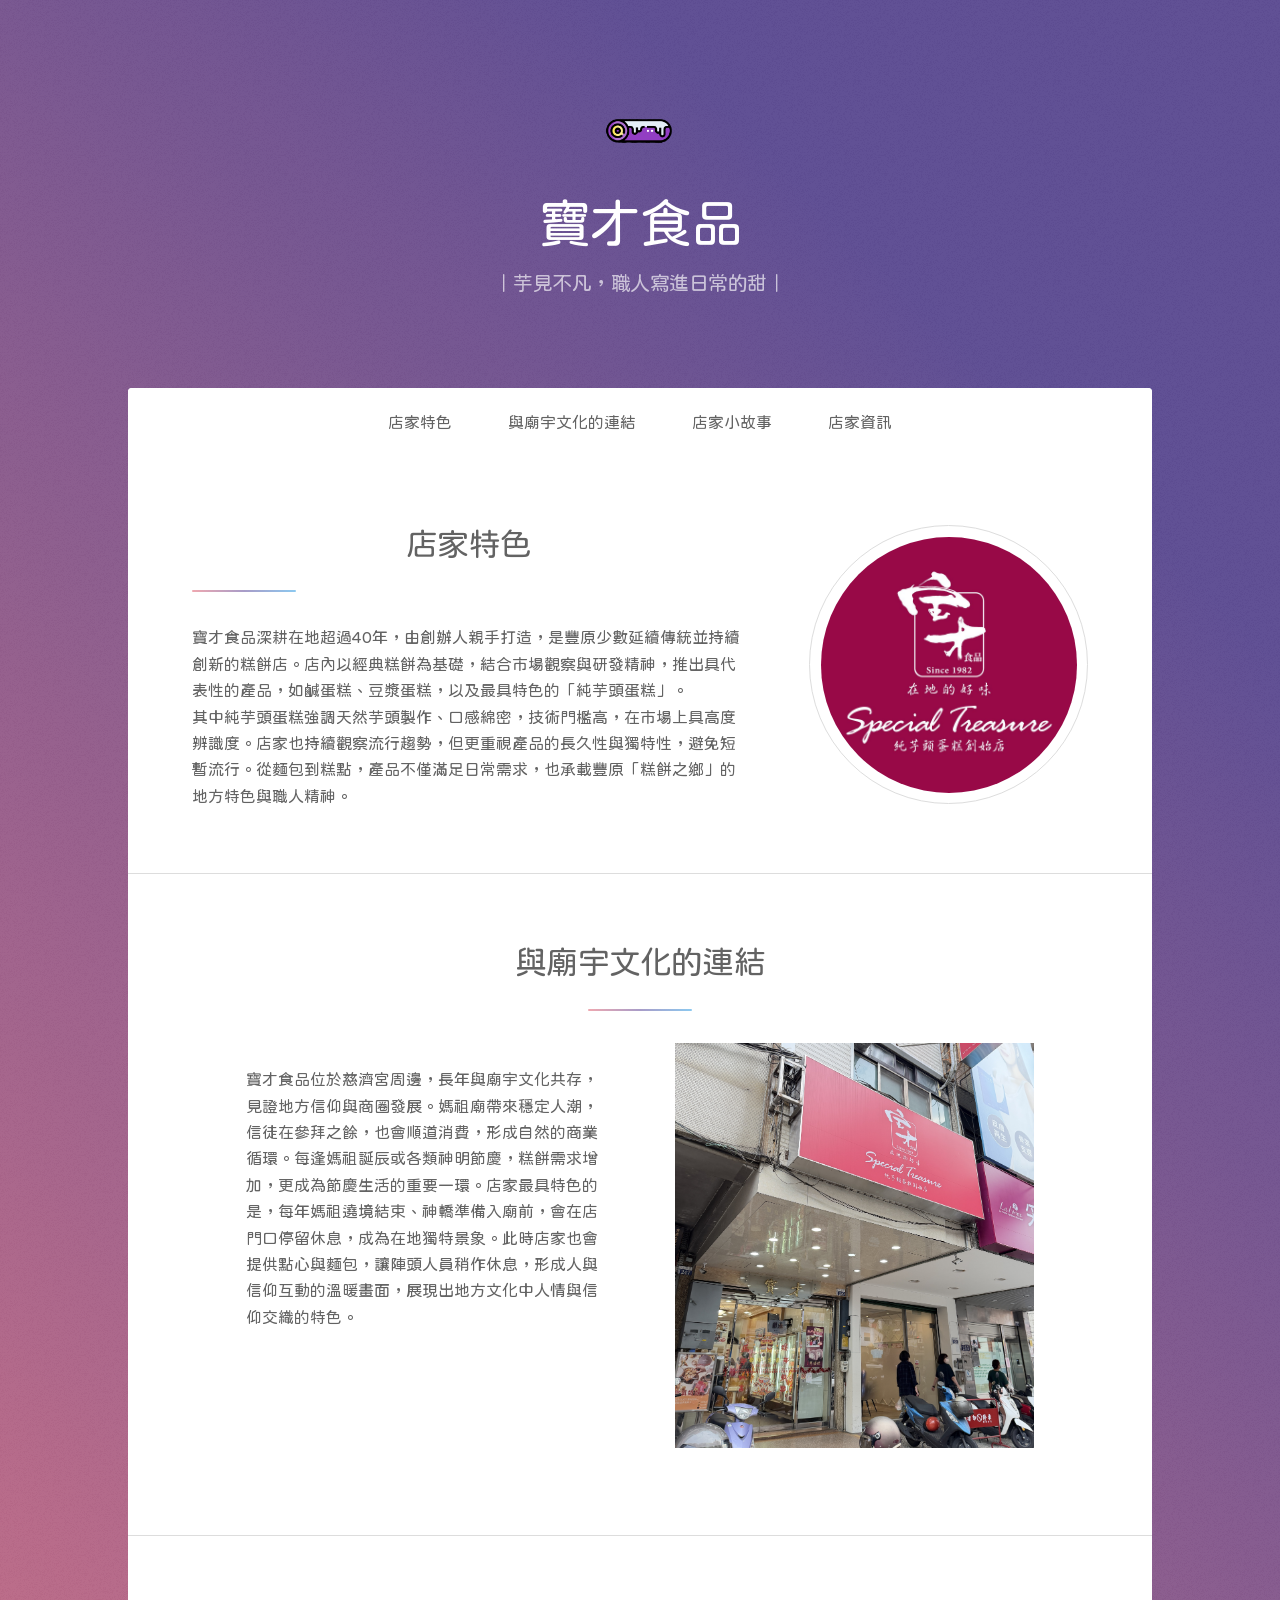
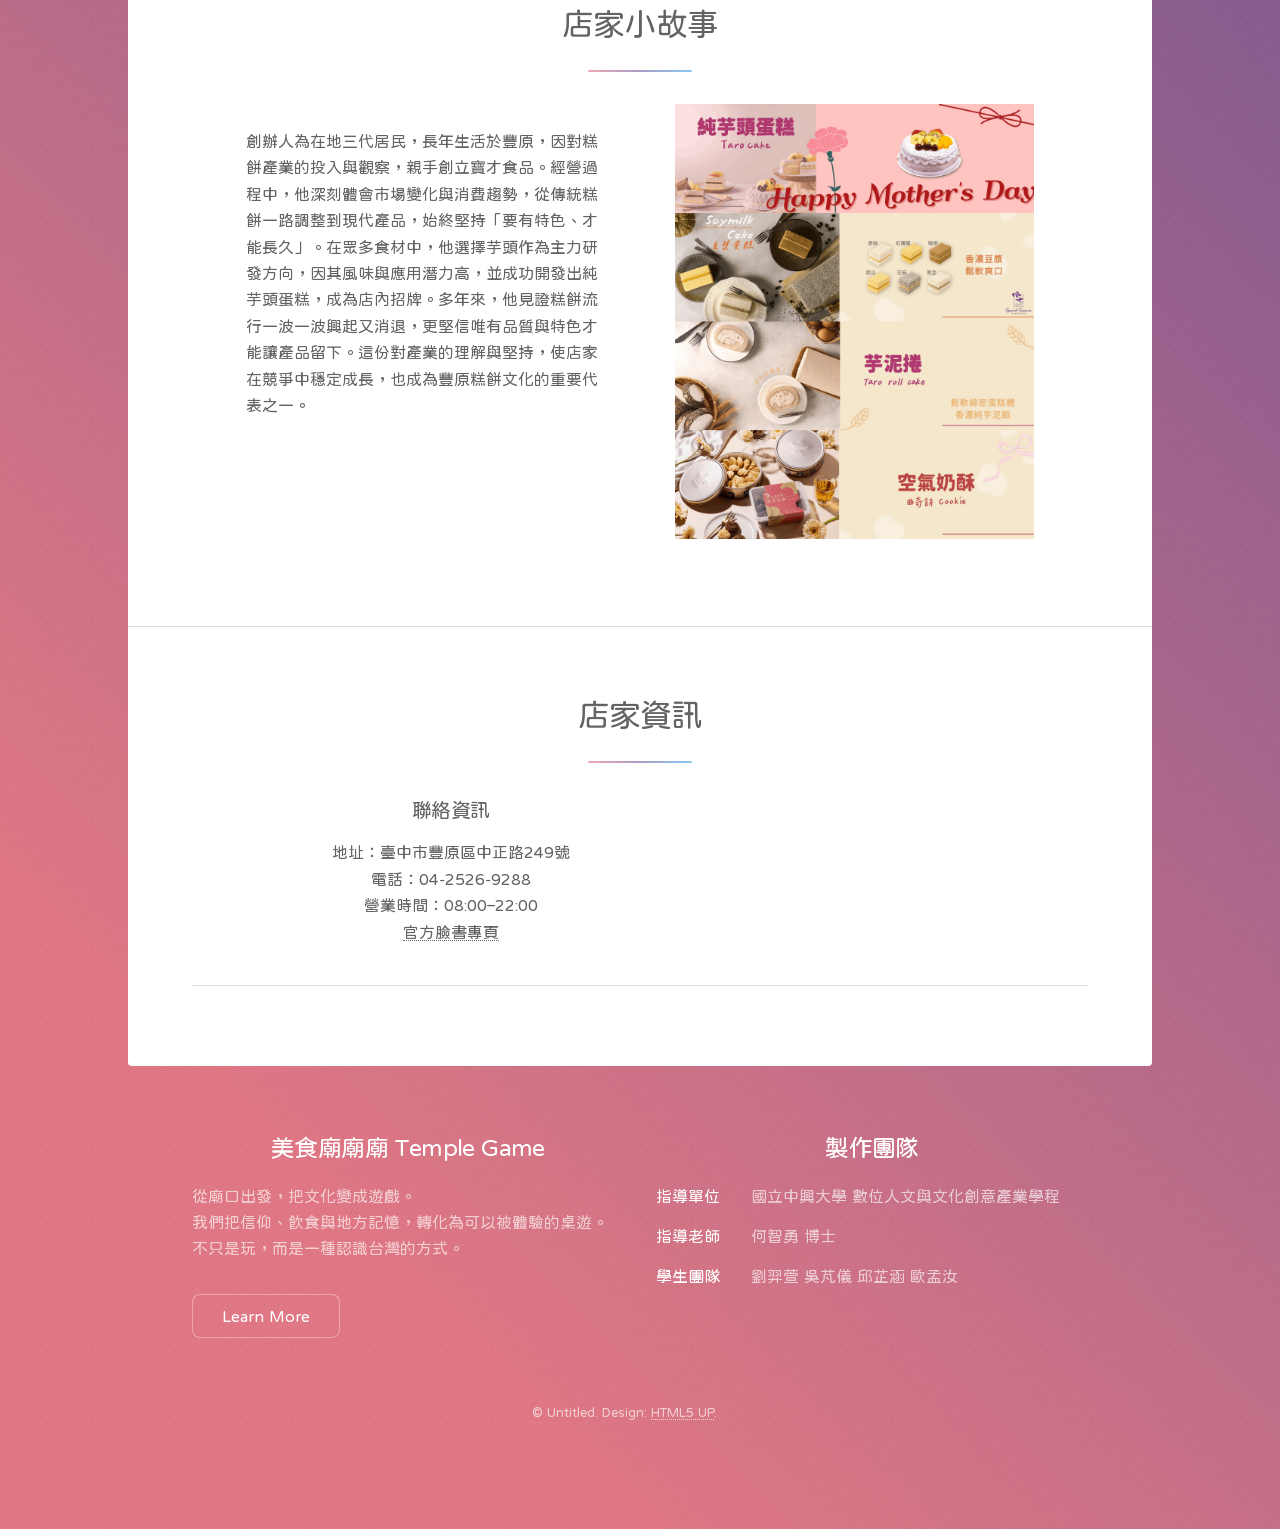
==== index.html @ 8fd60573 "Add files via upload" ====
<!DOCTYPE HTML>
<!--
	Stellar by HTML5 UP
	html5up.net | @ajlkn
	Free for personal and commercial use under the CCA 3.0 license (html5up.net/license)
-->
<html>
	<head>
		<title>寶才食品</title>
		<meta charset="utf-8" />
		<meta name="viewport" content="width=device-width, initial-scale=1, user-scalable=no" />
		<link rel="stylesheet" href="assets/css/main.css" />
		<noscript><link rel="stylesheet" href="assets/css/noscript.css" /></noscript>
	</head>
	<body class="is-preload">

		<!-- Wrapper -->
			<div id="wrapper">

				<!-- Header -->
					<header id="header" class="alt">
						<span class="logo"><img src="roll-cake/roll-cake (1).png" width="8%" height="8%" alt=""/></span>
						<h1>寶才食品</h1>
						<p>｜芋見不凡，職人寫進日常的甜｜</p>
					</header>

				
								
				<!-- Nav -->
					<nav id="nav">
						<ul>
							<li><a href="#intro" class="active">店家特色</a></li>
							<li><a href="#first">與廟宇文化的連結</a></li>
							<li><a href="#second">店家小故事</a></li>
							<li><a href="#cta">店家資訊</a></li>
						</ul>
					</nav>
				
				

				<!-- Main -->
					<div id="main">

						<!-- Introduction -->
							<section id="intro" class="main">
								<div class="spotlight">
								  <div class="content">
										<header class="major">
											<h2>店家特色</h2>
										</header>
										<p>寶才食品深耕在地超過40年，由創辦人親手打造，是豐原少數延續傳統並持續創新的糕餅店。店內以經典糕餅為基礎，結合市場觀察與研發精神，推出具代表性的產品，如鹹蛋糕、豆漿蛋糕，以及最具特色的「純芋頭蛋糕」。
									<br>其中純芋頭蛋糕強調天然芋頭製作、口感綿密，技術門檻高，在市場上具高度辨識度。店家也持續觀察流行趨勢，但更重視產品的長久性與獨特性，避免短暫流行。從麵包到糕點，產品不僅滿足日常需求，也承載豐原「糕餅之鄉」的地方特色與職人精神。</p>							
									</div>
									<span class="image"><img src="roll-cake/logo.jpg" width="100%" height="100%" alt=""/></span>
								</div>
							</section>

						<!-- First Section -->
							<section id="first" class="main special">
								<header class="major">
									<h2>與廟宇文化的連結</h2>
								  <div class="container5">
									<div class="col9">
									寶才食品位於慈濟宮周邊，長年與廟宇文化共存，見證地方信仰與商圈發展。媽祖廟帶來穩定人潮，信徒在參拜之餘，也會順道消費，形成自然的商業循環。每逢媽祖誕辰或各類神明節慶，糕餅需求增加，更成為節慶生活的重要一環。店家最具特色的是，每年媽祖遶境結束、神轎準備入廟前，會在店門口停留休息，成為在地獨特景象。此時店家也會提供點心與麵包，讓陣頭人員稍作休息，形成人與信仰互動的溫暖畫面，展現出地方文化中人情與信仰交織的特色。
									</div>
								
									<div class="col10"><img src="roll-cake/shop.JPG" width="100%" height="100%" alt=""/></div>
							      </div>
								</header>
								
							</section>

						<section id="second" class="main special">
								<header class="major">
								<h2>店家小故事</h2>
								<div class="container6">									
								  <div class="col11">
								 創辦人為在地三代居民，長年生活於豐原，因對糕餅產業的投入與觀察，親手創立寶才食品。經營過程中，他深刻體會市場變化與消費趨勢，從傳統糕餅一路調整到現代產品，始終堅持「要有特色、才能長久」。在眾多食材中，他選擇芋頭作為主力研發方向，因其風味與應用潛力高，並成功開發出純芋頭蛋糕，成為店內招牌。多年來，他見證糕餅流行一波一波興起又消退，更堅信唯有品質與特色才能讓產品留下。這份對產業的理解與堅持，使店家在競爭中穩定成長，也成為豐原糕餅文化的重要代表之一。</div>
									<div class="col12"><img src="roll-cake/menu.png" width="100%" height="100%" alt=""/>
			                      </div>
								</div>
							</header>
							</section>

						<!-- Get Started -->
							<section id="cta" class="main special">
								<header class="major">									
									<h2>店家資訊</h2>
									<div class="container7">
										<div class="col13">
											<h3>聯絡資訊</h3>										
									地址：臺中市豐原區中正路249號
										<br>電話：04-2526-9288
										<br>營業時間：08:00–22:00
											
										<br><a href="https://www.facebook.com/p/%E5%AF%B6%E6%89%8D%E9%A3%9F%E5%93%81-100057498946600/">官方臉書專頁</a>
											</div>
										<div class="col14"><iframe src="https://www.google.com/maps/embed?pb=!1m18!1m12!1m3!1d3637.7144892603474!2d120.7168729!3d24.2517627!2m3!1f0!2f0!3f0!3m2!1i1024!2i768!4f13.1!3m3!1m2!1s0x34691a08a7953b21%3A0x18d096adf02ebceb!2z5a-25omN6aOf5ZOBKOiKi-mgreibi-ezlSk!5e0!3m2!1szh-TW!2stw!4v1777292133418!5m2!1szh-TW!2stw" width="100%" height="100%" style="border:0;" allowfullscreen="" loading="lazy" referrerpolicy="no-referrer-when-downgrade"></iframe></div>
									</div>
									<hr>
								</header>
								
							</section>

					</div>

				<!-- Footer -->
					<footer id="footer">
						<section>
							<h2>美食廟廟廟 Temple Game</h2>
							<p>從廟口出發，把文化變成遊戲。
							<br>我們把信仰、飲食與地方記憶，轉化為可以被體驗的桌遊。
							<br>不只是玩，而是一種認識台灣的方式。</p>
							<ul class="actions">
								<li><a href="generic.html" class="button">Learn More</a></li>
							</ul>
						</section>
						<section>
							<h2>製作團隊</h2>
							<dl class="alt">
								<dt>指導單位</dt>
								<dd>國立中興大學 數位人文與文化創意產業學程</dd>
								<dt>指導老師</dt>
								<dd>何智勇 博士</dd>
								<dt>學生團隊</dt>
								<dd>劉羿萱 吳芃儀 邱芷涵 歐孟汝</dd>
							</dl>
							
						</section>
						<p class="copyright">&copy; Untitled. Design: <a href="https://html5up.net">HTML5 UP</a>.</p>
					</footer>

			</div>

		<!-- Scripts -->
			<script src="assets/js/jquery.min.js"></script>
			<script src="assets/js/jquery.scrollex.min.js"></script>
			<script src="assets/js/jquery.scrolly.min.js"></script>
			<script src="assets/js/browser.min.js"></script>
			<script src="assets/js/breakpoints.min.js"></script>
			<script src="assets/js/util.js"></script>
			<script src="assets/js/main.js"></script>

	</body>
</html>
---- assets/css/main.css ----
@import url(fontawesome-all.min.css);
@import 'https://fonts.googleapis.com/css?family=Source+Sans+Pro:300,400';
@import url("jf_openhuninn_2_1/stylesheet.css");


/*
	Stellar by HTML5 UP
	html5up.net | @ajlkn
	Free for personal and commercial use under the CCA 3.0 license (html5up.net/license)
*/

html, body, div, span, applet, object,
iframe, h1, h2, h3, h4, h5, h6, p, blockquote,
pre, a, abbr, acronym, address, big, cite,
code, del, dfn, em, img, ins, kbd, q, s, samp,
small, strike, strong, sub, sup, tt, var, b,
u, i, center, dl, dt, dd, ol, ul, li, fieldset,
form, label, legend, table, caption, tbody,
tfoot, thead, tr, th, td, article, aside,
canvas, details, embed, figure, figcaption,
footer, header, hgroup, menu, nav, output, ruby,
section, summary, time, mark, audio, video {
    margin: 0;
    padding: 0;
    border: 0;
    font-size: 100%;
    font-family: "jf openhuninn 2 1";
    vertical-align: baseline;
}



article, aside, details, figcaption, figure,
footer, header, hgroup, menu, nav, section {
	display: block;}

body {
	line-height: 1;
}
h2 {
    text-align: center;
    font-family: "jf openhuninn 2 1";
}
.container1 {
    width: 88%;
    margin-left: auto;
    margin-right: auto;
    display: flex;
    height: 30%;
}
.col1 {
    flex: 1;
    width: 15%;
    height: 15%;
    text-align: left;
    padding-top: 3%;
}
.col2 {
    flex: 1;
    width: 23%;
    height: 21%;
    text-align: center;
}
.col2{width:120%; height:120%}
.col2 img{transform:scale(1,1);transition:all 1s ease-out}
.col2 img:hover{transform:scale(1.2,1.2);}

.container2{
    width: 80%;
    margin-left: auto;
    margin-right: auto;
    display: flex;
    height: 30%;
}
.col3 {
    flex: 1;
    width: 15%;
    height: 15%;
    text-align: center;
    margin-right: 20px;
}
.col3{width:120%; height:120%}
.col3 img{;transition: all 1s ease-out;}
.col3 img:hover{transform:scale(1.2,1.2);}

.col4 {
    flex: 1;
    width: 15%;
    height: 15%;
    text-align: center;
    margin-left: 20px;
}
.col4{width:120%; height:120%}
.col4 img{transition: all 1s ease-out;}
.col4 img:hover{transform:scale(1.2,1.2);}

.container3{
    width: 80%;
    margin-left: auto;
    margin-right: auto;
    display: flex;
    height: 30%;
}
.col5 {
    flex: 1;
    width: 15%;
    height: 15%;
    text-align: center;
    margin-right: 20px;
}
.col5{width:120%; height:120%}
.col5 img{;transition: all 1s ease-out;}
.col5 img:hover{transform:scale(1.2,1.2);}

.col6 {
    flex: 1;
    width: 15%;
    height: 15%;
    text-align: center;
    margin-left: 20px;
}
.col6{width:120%; height:120%}
.col6 img{transition: all 1s ease-out;}
.col6 img:hover{transform:scale(1.2,1.2);}

.container4{
    width: 80%;
    margin-left: auto;
    margin-right: auto;
    display: flex;
    height: 100%;
}
.col7 {
    flex: 1;
    width: 15%;
    height: 15%;
    text-align: center;
    margin-right: 20px;
    margin-top: 5%;
}

.col8 {
    flex: 1;
    text-align: center;
    margin-left: 20px;
}
.container5 {
    width: 88%;
    margin-left: auto;
    margin-right: auto;
    display: flex;
    height: 30%;
}
.col9 {
    flex: 1;
    height: 30%;
    text-align: left;
    padding-top: 3%;
    margin-right: 4%;
}
.col10 {
    flex: 1;
    width: 15%;
    height: 15%;
    text-align: center;
    margin-left: 5%;
}
.col10{width:120%; height:120%}
.col10 img{transition: all 1s ease-out;}
.col10 img:hover{transform:scale(1.2,1.2);}

.container6 {
	 width: 88%;
    margin-left: auto;
    margin-right: auto;
    display: flex;
    height: 30%;
}
.col11 {
	 flex: 1;
    height: 30%;
    text-align: left;
    padding-top: 3%;
    margin-right: 4%;

}
.col12 {
	flex: 1;
    width: 15%;
    height: 15%;
    text-align: center;
    margin-left: 5%;
}
.col12{width:120%; height:120%}
.col12 img{transition: all 1s ease-out;}
.col12 img:hover{transform:scale(1.2,1.2);}

.container7 {
	width: 80%;
    margin-left: auto;
    margin-right: auto;
    display: flex;
    height: 100%;
}
.col13 {
    flex: 1;
    width: 15%;
    height: 15%;
    text-align: center;
    margin-right: 20px;
}

.col14 {
	flex: 1;
    text-align: center;
    margin-left: 20px;
}



















ol, ul {
	list-style: none;
}

section .alt dt {
    padding-left: 0px;
    padding-right: 0px;
    min-width: 22%;


}


blockquote, q {
	quotes: none;
}

	blockquote:before, blockquote:after, q:before, q:after {
		content: '';
		content: none;
	}

table {
	border-collapse: collapse;
	border-spacing: 0;
}

body {
	-webkit-text-size-adjust: none;
}

mark {
	background-color: transparent;
	color: inherit;
}

input::-moz-focus-inner {
	border: 0;
	padding: 0;
}

input, select, textarea {
	-moz-appearance: none;
	-webkit-appearance: none;
	-ms-appearance: none;
	appearance: none;
}

/* Basic */

	@-ms-viewport {
		width: device-width;
	}

	body {
		-ms-overflow-style: scrollbar;
	}
.p1 {
    width: 95%;
    margin-left: auto;
    margin-right: auto;

}
.p2 {
    width: 95%;
    margin-left: auto;
    margin-right: auto;
}
.p3 {
    margin-right: auto;
    margin-left: auto;
    text-align: center;
    min-width: 105%;
}









	@media screen and (max-width: 480px) {

		html, body {
			min-width: 320px;
		}

	}

	html {
		box-sizing: border-box;
	}

	*, *:before, *:after {
		box-sizing: inherit;
	}

	body {
		background-color: #935d8c;
		background-image: url("images/overlay.png"), -moz-linear-gradient(45deg, #e37682 15%, #5f4d93 85%);
		background-image: url("images/overlay.png"), -webkit-linear-gradient(45deg, #e37682 15%, #5f4d93 85%);
		background-image: url("images/overlay.png"), -ms-linear-gradient(45deg, #e37682 15%, #5f4d93 85%);
		background-image: url("images/overlay.png"), linear-gradient(45deg, #e37682 15%, #5f4d93 85%);
	}

		body.is-preload *, body.is-preload *:before, body.is-preload *:after {
			-moz-animation: none !important;
			-webkit-animation: none !important;
			-ms-animation: none !important;
			animation: none !important;
			-moz-transition: none !important;
			-webkit-transition: none !important;
			-ms-transition: none !important;
			transition: none !important;
		}

/* Type */

	body {
		background-color: #935d8c;
		color: rgba(255, 255, 255, 0.65);
	}

	body, input, select, textarea {
		font-family: "Source Sans Pro", Helvetica, sans-serif;
		font-size: 17pt;
		font-weight: 300;
		line-height: 1.65;
	}

		@media screen and (max-width: 1680px) {

			body, input, select, textarea {
				font-size: 14pt;
			}

		}

		@media screen and (max-width: 1280px) {

			body, input, select, textarea {
				font-size: 12pt;
			}

		}

		@media screen and (max-width: 360px) {

			body, input, select, textarea {
				font-size: 11pt;
			}

		}

	a {
		-moz-transition: color 0.2s ease, border-bottom 0.2s ease;
		-webkit-transition: color 0.2s ease, border-bottom 0.2s ease;
		-ms-transition: color 0.2s ease, border-bottom 0.2s ease;
		transition: color 0.2s ease, border-bottom 0.2s ease;
		text-decoration: none;
		border-bottom: dotted 1px;
		color: inherit;
	}

		a:hover {
			border-bottom-color: transparent;
		}

	strong, b {
		font-weight: 400;
	}

	em, i {
		font-style: italic;
	}

	p {
		margin: 0 0 2em 0;
	}

		p.content {
			-moz-columns: 20em 2;
			-webkit-columns: 20em 2;
			-ms-columns: 20em 2;
			columns: 20em 2;
			-moz-column-gap: 2em;
			-webkit-column-gap: 2em;
			-ms-column-gap: 2em;
			column-gap: 2em;
			text-align: justify;
		}

	h1, h2, h3, h4, h5, h6 {
		font-weight: 300;
		line-height: 1.5;
		margin: 0 0 0.7em 0;
		letter-spacing: -0.025em;
	}

		h1 a, h2 a, h3 a, h4 a, h5 a, h6 a {
			color: inherit;
			text-decoration: none;
		}

	h1 {
		font-size: 2.5em;
		line-height: 1.2;
	}

	h2 {
		font-size: 1.5em;
	}

	h3 {
		font-size: 1.25em;
	}

	h4 {
		font-size: 1.1em;
	}

	h5 {
		font-size: 0.9em;
	}

	h6 {
		font-size: 0.7em;
	}

	@media screen and (max-width: 736px) {

		h1 {
			font-size: 2em;
		}

	}

	sub {
		font-size: 0.8em;
		position: relative;
		top: 0.5em;
	}

	sup {
		font-size: 0.8em;
		position: relative;
		top: -0.5em;
	}

	blockquote {
		border-left: solid 4px;
		font-style: italic;
		margin: 0 0 2em 0;
		padding: 0.5em 0 0.5em 2em;
	}

	code {
		border-radius: 8px;
		border: solid 1px;
		font-family: "Courier New", monospace;
		font-size: 0.9em;
		margin: 0 0.25em;
		padding: 0.25em 0.65em;
	}

	pre {
		-webkit-overflow-scrolling: touch;
		font-family: "Courier New", monospace;
		font-size: 0.9em;
		margin: 0 0 2em 0;
	}

		pre code {
			display: block;
			line-height: 1.75;
			padding: 1em 1.5em;
			overflow-x: auto;
		}

	hr {
		border: 0;
		border-bottom: solid 1px;
		margin: 2em 0;
	}

		hr.major {
			margin: 3em 0;
		}

	.align-left {
		text-align: left;
	}

	.align-center {
		text-align: center;
	}

	.align-right {
		text-align: right;
	}

	input, select, textarea {
		color: #ffffff;
	}

	a:hover {
		color: #ffffff;
	}

	strong, b {
		color: #ffffff;
	}

	h1, h2, h3, h4, h5, h6 {
		color: #ffffff;
	}

	blockquote {
		border-left-color: rgba(255, 255, 255, 0.35);
	}

	code {
		background: rgba(255, 255, 255, 0.075);
		border-color: rgba(255, 255, 255, 0.35);
	}

	hr {
		border-bottom-color: rgba(255, 255, 255, 0.35);
	}

/* Row */

	.row {
		display: flex;
		flex-wrap: wrap;
		box-sizing: border-box;
		align-items: stretch;
	}

		.row > * {
			box-sizing: border-box;
		}

		.row.gtr-uniform > * > :last-child {
			margin-bottom: 0;
		}

		.row.aln-left {
			justify-content: flex-start;
		}

		.row.aln-center {
			justify-content: center;
		}

		.row.aln-right {
			justify-content: flex-end;
		}

		.row.aln-top {
			align-items: flex-start;
		}

		.row.aln-middle {
			align-items: center;
		}

		.row.aln-bottom {
			align-items: flex-end;
		}

		.row > .imp {
			order: -1;
		}

		.row > .col-1 {
			width: 8.33333%;
		}

		.row > .off-1 {
			margin-left: 8.33333%;
		}

		.row > .col-2 {
			width: 16.66667%;
		}

		.row > .off-2 {
			margin-left: 16.66667%;
		}

		.row > .col-3 {
			width: 25%;
		}

		.row > .off-3 {
			margin-left: 25%;
		}

		.row > .col-4 {
			width: 33.33333%;
		}

		.row > .off-4 {
			margin-left: 33.33333%;
		}

		.row > .col-5 {
			width: 41.66667%;
		}

		.row > .off-5 {
			margin-left: 41.66667%;
		}

		.row > .col-6 {
			width: 50%;
		}

		.row > .off-6 {
			margin-left: 50%;
		}

		.row > .col-7 {
			width: 58.33333%;
		}

		.row > .off-7 {
			margin-left: 58.33333%;
		}

		.row > .col-8 {
			width: 66.66667%;
		}

		.row > .off-8 {
			margin-left: 66.66667%;
		}

		.row > .col-9 {
			width: 75%;
		}

		.row > .off-9 {
			margin-left: 75%;
		}

		.row > .col-10 {
			width: 83.33333%;
		}

		.row > .off-10 {
			margin-left: 83.33333%;
		}

		.row > .col-11 {
			width: 91.66667%;
		}

		.row > .off-11 {
			margin-left: 91.66667%;
		}

		.row > .col-12 {
			width: 100%;
		}

		.row > .off-12 {
			margin-left: 100%;
		}

		.row.gtr-0 {
			margin-top: 0;
			margin-left: 0em;
		}

			.row.gtr-0 > * {
				padding: 0 0 0 0em;
			}

			.row.gtr-0.gtr-uniform {
				margin-top: 0em;
			}

				.row.gtr-0.gtr-uniform > * {
					padding-top: 0em;
				}

		.row.gtr-25 {
			margin-top: 0;
			margin-left: -0.375em;
		}

			.row.gtr-25 > * {
				padding: 0 0 0 0.375em;
			}

			.row.gtr-25.gtr-uniform {
				margin-top: -0.375em;
			}

				.row.gtr-25.gtr-uniform > * {
					padding-top: 0.375em;
				}

		.row.gtr-50 {
			margin-top: 0;
			margin-left: -0.75em;
		}

			.row.gtr-50 > * {
				padding: 0 0 0 0.75em;
			}

			.row.gtr-50.gtr-uniform {
				margin-top: -0.75em;
			}

				.row.gtr-50.gtr-uniform > * {
					padding-top: 0.75em;
				}

		.row {
			margin-top: 0;
			margin-left: -1.5em;
		}

			.row > * {
				padding: 0 0 0 1.5em;
			}

			.row.gtr-uniform {
				margin-top: -1.5em;
			}

				.row.gtr-uniform > * {
					padding-top: 1.5em;
				}

		.row.gtr-150 {
			margin-top: 0;
			margin-left: -2.25em;
		}

			.row.gtr-150 > * {
				padding: 0 0 0 2.25em;
			}

			.row.gtr-150.gtr-uniform {
				margin-top: -2.25em;
			}

				.row.gtr-150.gtr-uniform > * {
					padding-top: 2.25em;
				}

		.row.gtr-200 {
			margin-top: 0;
			margin-left: -3em;
		}

			.row.gtr-200 > * {
				padding: 0 0 0 3em;
			}

			.row.gtr-200.gtr-uniform {
				margin-top: -3em;
			}

				.row.gtr-200.gtr-uniform > * {
					padding-top: 3em;
				}

		@media screen and (max-width: 1680px) {

			.row {
				display: flex;
				flex-wrap: wrap;
				box-sizing: border-box;
				align-items: stretch;
			}

				.row > * {
					box-sizing: border-box;
				}

				.row.gtr-uniform > * > :last-child {
					margin-bottom: 0;
				}

				.row.aln-left {
					justify-content: flex-start;
				}

				.row.aln-center {
					justify-content: center;
				}

				.row.aln-right {
					justify-content: flex-end;
				}

				.row.aln-top {
					align-items: flex-start;
				}

				.row.aln-middle {
					align-items: center;
				}

				.row.aln-bottom {
					align-items: flex-end;
				}

				.row > .imp-xlarge {
					order: -1;
				}

				.row > .col-1-xlarge {
					width: 8.33333%;
				}

				.row > .off-1-xlarge {
					margin-left: 8.33333%;
				}

				.row > .col-2-xlarge {
					width: 16.66667%;
				}

				.row > .off-2-xlarge {
					margin-left: 16.66667%;
				}

				.row > .col-3-xlarge {
					width: 25%;
				}

				.row > .off-3-xlarge {
					margin-left: 25%;
				}

				.row > .col-4-xlarge {
					width: 33.33333%;
				}

				.row > .off-4-xlarge {
					margin-left: 33.33333%;
				}

				.row > .col-5-xlarge {
					width: 41.66667%;
				}

				.row > .off-5-xlarge {
					margin-left: 41.66667%;
				}

				.row > .col-6-xlarge {
					width: 50%;
				}

				.row > .off-6-xlarge {
					margin-left: 50%;
				}

				.row > .col-7-xlarge {
					width: 58.33333%;
				}

				.row > .off-7-xlarge {
					margin-left: 58.33333%;
				}

				.row > .col-8-xlarge {
					width: 66.66667%;
				}

				.row > .off-8-xlarge {
					margin-left: 66.66667%;
				}

				.row > .col-9-xlarge {
					width: 75%;
				}

				.row > .off-9-xlarge {
					margin-left: 75%;
				}

				.row > .col-10-xlarge {
					width: 83.33333%;
				}

				.row > .off-10-xlarge {
					margin-left: 83.33333%;
				}

				.row > .col-11-xlarge {
					width: 91.66667%;
				}

				.row > .off-11-xlarge {
					margin-left: 91.66667%;
				}

				.row > .col-12-xlarge {
					width: 100%;
				}

				.row > .off-12-xlarge {
					margin-left: 100%;
				}

				.row.gtr-0 {
					margin-top: 0;
					margin-left: 0em;
				}

					.row.gtr-0 > * {
						padding: 0 0 0 0em;
					}

					.row.gtr-0.gtr-uniform {
						margin-top: 0em;
					}

						.row.gtr-0.gtr-uniform > * {
							padding-top: 0em;
						}

				.row.gtr-25 {
					margin-top: 0;
					margin-left: -0.375em;
				}

					.row.gtr-25 > * {
						padding: 0 0 0 0.375em;
					}

					.row.gtr-25.gtr-uniform {
						margin-top: -0.375em;
					}

						.row.gtr-25.gtr-uniform > * {
							padding-top: 0.375em;
						}

				.row.gtr-50 {
					margin-top: 0;
					margin-left: -0.75em;
				}

					.row.gtr-50 > * {
						padding: 0 0 0 0.75em;
					}

					.row.gtr-50.gtr-uniform {
						margin-top: -0.75em;
					}

						.row.gtr-50.gtr-uniform > * {
							padding-top: 0.75em;
						}

				.row {
					margin-top: 0;
					margin-left: -1.5em;
				}

					.row > * {
						padding: 0 0 0 1.5em;
					}

					.row.gtr-uniform {
						margin-top: -1.5em;
					}

						.row.gtr-uniform > * {
							padding-top: 1.5em;
						}

				.row.gtr-150 {
					margin-top: 0;
					margin-left: -2.25em;
				}

					.row.gtr-150 > * {
						padding: 0 0 0 2.25em;
					}

					.row.gtr-150.gtr-uniform {
						margin-top: -2.25em;
					}

						.row.gtr-150.gtr-uniform > * {
							padding-top: 2.25em;
						}

				.row.gtr-200 {
					margin-top: 0;
					margin-left: -3em;
				}

					.row.gtr-200 > * {
						padding: 0 0 0 3em;
					}

					.row.gtr-200.gtr-uniform {
						margin-top: -3em;
					}

						.row.gtr-200.gtr-uniform > * {
							padding-top: 3em;
						}

		}

		@media screen and (max-width: 1280px) {

			.row {
				display: flex;
				flex-wrap: wrap;
				box-sizing: border-box;
				align-items: stretch;
			}

				.row > * {
					box-sizing: border-box;
				}

				.row.gtr-uniform > * > :last-child {
					margin-bottom: 0;
				}

				.row.aln-left {
					justify-content: flex-start;
				}

				.row.aln-center {
					justify-content: center;
				}

				.row.aln-right {
					justify-content: flex-end;
				}

				.row.aln-top {
					align-items: flex-start;
				}

				.row.aln-middle {
					align-items: center;
				}

				.row.aln-bottom {
					align-items: flex-end;
				}

				.row > .imp-large {
					order: -1;
				}

				.row > .col-1-large {
					width: 8.33333%;
				}

				.row > .off-1-large {
					margin-left: 8.33333%;
				}

				.row > .col-2-large {
					width: 16.66667%;
				}

				.row > .off-2-large {
					margin-left: 16.66667%;
				}

				.row > .col-3-large {
					width: 25%;
				}

				.row > .off-3-large {
					margin-left: 25%;
				}

				.row > .col-4-large {
					width: 33.33333%;
				}

				.row > .off-4-large {
					margin-left: 33.33333%;
				}

				.row > .col-5-large {
					width: 41.66667%;
				}

				.row > .off-5-large {
					margin-left: 41.66667%;
				}

				.row > .col-6-large {
					width: 50%;
				}

				.row > .off-6-large {
					margin-left: 50%;
				}

				.row > .col-7-large {
					width: 58.33333%;
				}

				.row > .off-7-large {
					margin-left: 58.33333%;
				}

				.row > .col-8-large {
					width: 66.66667%;
				}

				.row > .off-8-large {
					margin-left: 66.66667%;
				}

				.row > .col-9-large {
					width: 75%;
				}

				.row > .off-9-large {
					margin-left: 75%;
				}

				.row > .col-10-large {
					width: 83.33333%;
				}

				.row > .off-10-large {
					margin-left: 83.33333%;
				}

				.row > .col-11-large {
					width: 91.66667%;
				}

				.row > .off-11-large {
					margin-left: 91.66667%;
				}

				.row > .col-12-large {
					width: 100%;
				}

				.row > .off-12-large {
					margin-left: 100%;
				}

				.row.gtr-0 {
					margin-top: 0;
					margin-left: 0em;
				}

					.row.gtr-0 > * {
						padding: 0 0 0 0em;
					}

					.row.gtr-0.gtr-uniform {
						margin-top: 0em;
					}

						.row.gtr-0.gtr-uniform > * {
							padding-top: 0em;
						}

				.row.gtr-25 {
					margin-top: 0;
					margin-left: -0.375em;
				}

					.row.gtr-25 > * {
						padding: 0 0 0 0.375em;
					}

					.row.gtr-25.gtr-uniform {
						margin-top: -0.375em;
					}

						.row.gtr-25.gtr-uniform > * {
							padding-top: 0.375em;
						}

				.row.gtr-50 {
					margin-top: 0;
					margin-left: -0.75em;
				}

					.row.gtr-50 > * {
						padding: 0 0 0 0.75em;
					}

					.row.gtr-50.gtr-uniform {
						margin-top: -0.75em;
					}

						.row.gtr-50.gtr-uniform > * {
							padding-top: 0.75em;
						}

				.row {
					margin-top: 0;
					margin-left: -1.5em;
				}

					.row > * {
						padding: 0 0 0 1.5em;
					}

					.row.gtr-uniform {
						margin-top: -1.5em;
					}

						.row.gtr-uniform > * {
							padding-top: 1.5em;
						}

				.row.gtr-150 {
					margin-top: 0;
					margin-left: -2.25em;
				}

					.row.gtr-150 > * {
						padding: 0 0 0 2.25em;
					}

					.row.gtr-150.gtr-uniform {
						margin-top: -2.25em;
					}

						.row.gtr-150.gtr-uniform > * {
							padding-top: 2.25em;
						}

				.row.gtr-200 {
					margin-top: 0;
					margin-left: -3em;
				}

					.row.gtr-200 > * {
						padding: 0 0 0 3em;
					}

					.row.gtr-200.gtr-uniform {
						margin-top: -3em;
					}

						.row.gtr-200.gtr-uniform > * {
							padding-top: 3em;
						}

		}

		@media screen and (max-width: 980px) {

			.row {
				display: flex;
				flex-wrap: wrap;
				box-sizing: border-box;
				align-items: stretch;
			}

				.row > * {
					box-sizing: border-box;
				}

				.row.gtr-uniform > * > :last-child {
					margin-bottom: 0;
				}

				.row.aln-left {
					justify-content: flex-start;
				}

				.row.aln-center {
					justify-content: center;
				}

				.row.aln-right {
					justify-content: flex-end;
				}

				.row.aln-top {
					align-items: flex-start;
				}

				.row.aln-middle {
					align-items: center;
				}

				.row.aln-bottom {
					align-items: flex-end;
				}

				.row > .imp-medium {
					order: -1;
				}

				.row > .col-1-medium {
					width: 8.33333%;
				}

				.row > .off-1-medium {
					margin-left: 8.33333%;
				}

				.row > .col-2-medium {
					width: 16.66667%;
				}

				.row > .off-2-medium {
					margin-left: 16.66667%;
				}

				.row > .col-3-medium {
					width: 25%;
				}

				.row > .off-3-medium {
					margin-left: 25%;
				}

				.row > .col-4-medium {
					width: 33.33333%;
				}

				.row > .off-4-medium {
					margin-left: 33.33333%;
				}

				.row > .col-5-medium {
					width: 41.66667%;
				}

				.row > .off-5-medium {
					margin-left: 41.66667%;
				}

				.row > .col-6-medium {
					width: 50%;
				}

				.row > .off-6-medium {
					margin-left: 50%;
				}

				.row > .col-7-medium {
					width: 58.33333%;
				}

				.row > .off-7-medium {
					margin-left: 58.33333%;
				}

				.row > .col-8-medium {
					width: 66.66667%;
				}

				.row > .off-8-medium {
					margin-left: 66.66667%;
				}

				.row > .col-9-medium {
					width: 75%;
				}

				.row > .off-9-medium {
					margin-left: 75%;
				}

				.row > .col-10-medium {
					width: 83.33333%;
				}

				.row > .off-10-medium {
					margin-left: 83.33333%;
				}

				.row > .col-11-medium {
					width: 91.66667%;
				}

				.row > .off-11-medium {
					margin-left: 91.66667%;
				}

				.row > .col-12-medium {
					width: 100%;
				}

				.row > .off-12-medium {
					margin-left: 100%;
				}

				.row.gtr-0 {
					margin-top: 0;
					margin-left: 0em;
				}

					.row.gtr-0 > * {
						padding: 0 0 0 0em;
					}

					.row.gtr-0.gtr-uniform {
						margin-top: 0em;
					}

						.row.gtr-0.gtr-uniform > * {
							padding-top: 0em;
						}

				.row.gtr-25 {
					margin-top: 0;
					margin-left: -0.375em;
				}

					.row.gtr-25 > * {
						padding: 0 0 0 0.375em;
					}

					.row.gtr-25.gtr-uniform {
						margin-top: -0.375em;
					}

						.row.gtr-25.gtr-uniform > * {
							padding-top: 0.375em;
						}

				.row.gtr-50 {
					margin-top: 0;
					margin-left: -0.75em;
				}

					.row.gtr-50 > * {
						padding: 0 0 0 0.75em;
					}

					.row.gtr-50.gtr-uniform {
						margin-top: -0.75em;
					}

						.row.gtr-50.gtr-uniform > * {
							padding-top: 0.75em;
						}

				.row {
					margin-top: 0;
					margin-left: -1.5em;
				}

					.row > * {
						padding: 0 0 0 1.5em;
					}

					.row.gtr-uniform {
						margin-top: -1.5em;
					}

						.row.gtr-uniform > * {
							padding-top: 1.5em;
						}

				.row.gtr-150 {
					margin-top: 0;
					margin-left: -2.25em;
				}

					.row.gtr-150 > * {
						padding: 0 0 0 2.25em;
					}

					.row.gtr-150.gtr-uniform {
						margin-top: -2.25em;
					}

						.row.gtr-150.gtr-uniform > * {
							padding-top: 2.25em;
						}

				.row.gtr-200 {
					margin-top: 0;
					margin-left: -3em;
				}

					.row.gtr-200 > * {
						padding: 0 0 0 3em;
					}

					.row.gtr-200.gtr-uniform {
						margin-top: -3em;
					}

						.row.gtr-200.gtr-uniform > * {
							padding-top: 3em;
						}

		}

		@media screen and (max-width: 736px) {

			.row {
				display: flex;
				flex-wrap: wrap;
				box-sizing: border-box;
				align-items: stretch;
			}

				.row > * {
					box-sizing: border-box;
				}

				.row.gtr-uniform > * > :last-child {
					margin-bottom: 0;
				}

				.row.aln-left {
					justify-content: flex-start;
				}

				.row.aln-center {
					justify-content: center;
				}

				.row.aln-right {
					justify-content: flex-end;
				}

				.row.aln-top {
					align-items: flex-start;
				}

				.row.aln-middle {
					align-items: center;
				}

				.row.aln-bottom {
					align-items: flex-end;
				}

				.row > .imp-small {
					order: -1;
				}

				.row > .col-1-small {
					width: 8.33333%;
				}

				.row > .off-1-small {
					margin-left: 8.33333%;
				}

				.row > .col-2-small {
					width: 16.66667%;
				}

				.row > .off-2-small {
					margin-left: 16.66667%;
				}

				.row > .col-3-small {
					width: 25%;
				}

				.row > .off-3-small {
					margin-left: 25%;
				}

				.row > .col-4-small {
					width: 33.33333%;
				}

				.row > .off-4-small {
					margin-left: 33.33333%;
				}

				.row > .col-5-small {
					width: 41.66667%;
				}

				.row > .off-5-small {
					margin-left: 41.66667%;
				}

				.row > .col-6-small {
					width: 50%;
				}

				.row > .off-6-small {
					margin-left: 50%;
				}

				.row > .col-7-small {
					width: 58.33333%;
				}

				.row > .off-7-small {
					margin-left: 58.33333%;
				}

				.row > .col-8-small {
					width: 66.66667%;
				}

				.row > .off-8-small {
					margin-left: 66.66667%;
				}

				.row > .col-9-small {
					width: 75%;
				}

				.row > .off-9-small {
					margin-left: 75%;
				}

				.row > .col-10-small {
					width: 83.33333%;
				}

				.row > .off-10-small {
					margin-left: 83.33333%;
				}

				.row > .col-11-small {
					width: 91.66667%;
				}

				.row > .off-11-small {
					margin-left: 91.66667%;
				}

				.row > .col-12-small {
					width: 100%;
				}

				.row > .off-12-small {
					margin-left: 100%;
				}

				.row.gtr-0 {
					margin-top: 0;
					margin-left: 0em;
				}

					.row.gtr-0 > * {
						padding: 0 0 0 0em;
					}

					.row.gtr-0.gtr-uniform {
						margin-top: 0em;
					}

						.row.gtr-0.gtr-uniform > * {
							padding-top: 0em;
						}

				.row.gtr-25 {
					margin-top: 0;
					margin-left: -0.25em;
				}

					.row.gtr-25 > * {
						padding: 0 0 0 0.25em;
					}

					.row.gtr-25.gtr-uniform {
						margin-top: -0.25em;
					}

						.row.gtr-25.gtr-uniform > * {
							padding-top: 0.25em;
						}

				.row.gtr-50 {
					margin-top: 0;
					margin-left: -0.5em;
				}

					.row.gtr-50 > * {
						padding: 0 0 0 0.5em;
					}

					.row.gtr-50.gtr-uniform {
						margin-top: -0.5em;
					}

						.row.gtr-50.gtr-uniform > * {
							padding-top: 0.5em;
						}

				.row {
					margin-top: 0;
					margin-left: -1em;
				}

					.row > * {
						padding: 0 0 0 1em;
					}

					.row.gtr-uniform {
						margin-top: -1em;
					}

						.row.gtr-uniform > * {
							padding-top: 1em;
						}

				.row.gtr-150 {
					margin-top: 0;
					margin-left: -1.5em;
				}

					.row.gtr-150 > * {
						padding: 0 0 0 1.5em;
					}

					.row.gtr-150.gtr-uniform {
						margin-top: -1.5em;
					}

						.row.gtr-150.gtr-uniform > * {
							padding-top: 1.5em;
						}

				.row.gtr-200 {
					margin-top: 0;
					margin-left: -2em;
				}

					.row.gtr-200 > * {
						padding: 0 0 0 2em;
					}

					.row.gtr-200.gtr-uniform {
						margin-top: -2em;
					}

						.row.gtr-200.gtr-uniform > * {
							padding-top: 2em;
						}

		}

		@media screen and (max-width: 480px) {

			.row {
				display: flex;
				flex-wrap: wrap;
				box-sizing: border-box;
				align-items: stretch;
			}

				.row > * {
					box-sizing: border-box;
				}

				.row.gtr-uniform > * > :last-child {
					margin-bottom: 0;
				}

				.row.aln-left {
					justify-content: flex-start;
				}

				.row.aln-center {
					justify-content: center;
				}

				.row.aln-right {
					justify-content: flex-end;
				}

				.row.aln-top {
					align-items: flex-start;
				}

				.row.aln-middle {
					align-items: center;
				}

				.row.aln-bottom {
					align-items: flex-end;
				}

				.row > .imp-xsmall {
					order: -1;
				}

				.row > .col-1-xsmall {
					width: 8.33333%;
				}

				.row > .off-1-xsmall {
					margin-left: 8.33333%;
				}

				.row > .col-2-xsmall {
					width: 16.66667%;
				}

				.row > .off-2-xsmall {
					margin-left: 16.66667%;
				}

				.row > .col-3-xsmall {
					width: 25%;
				}

				.row > .off-3-xsmall {
					margin-left: 25%;
				}

				.row > .col-4-xsmall {
					width: 33.33333%;
				}

				.row > .off-4-xsmall {
					margin-left: 33.33333%;
				}

				.row > .col-5-xsmall {
					width: 41.66667%;
				}

				.row > .off-5-xsmall {
					margin-left: 41.66667%;
				}

				.row > .col-6-xsmall {
					width: 50%;
				}

				.row > .off-6-xsmall {
					margin-left: 50%;
				}

				.row > .col-7-xsmall {
					width: 58.33333%;
				}

				.row > .off-7-xsmall {
					margin-left: 58.33333%;
				}

				.row > .col-8-xsmall {
					width: 66.66667%;
				}

				.row > .off-8-xsmall {
					margin-left: 66.66667%;
				}

				.row > .col-9-xsmall {
					width: 75%;
				}

				.row > .off-9-xsmall {
					margin-left: 75%;
				}

				.row > .col-10-xsmall {
					width: 83.33333%;
				}

				.row > .off-10-xsmall {
					margin-left: 83.33333%;
				}

				.row > .col-11-xsmall {
					width: 91.66667%;
				}

				.row > .off-11-xsmall {
					margin-left: 91.66667%;
				}

				.row > .col-12-xsmall {
					width: 100%;
				}

				.row > .off-12-xsmall {
					margin-left: 100%;
				}

				.row.gtr-0 {
					margin-top: 0;
					margin-left: 0em;
				}

					.row.gtr-0 > * {
						padding: 0 0 0 0em;
					}

					.row.gtr-0.gtr-uniform {
						margin-top: 0em;
					}

						.row.gtr-0.gtr-uniform > * {
							padding-top: 0em;
						}

				.row.gtr-25 {
					margin-top: 0;
					margin-left: -0.3125em;
				}

					.row.gtr-25 > * {
						padding: 0 0 0 0.3125em;
					}

					.row.gtr-25.gtr-uniform {
						margin-top: -0.3125em;
					}

						.row.gtr-25.gtr-uniform > * {
							padding-top: 0.3125em;
						}

				.row.gtr-50 {
					margin-top: 0;
					margin-left: -0.625em;
				}

					.row.gtr-50 > * {
						padding: 0 0 0 0.625em;
					}

					.row.gtr-50.gtr-uniform {
						margin-top: -0.625em;
					}

						.row.gtr-50.gtr-uniform > * {
							padding-top: 0.625em;
						}

				.row {
					margin-top: 0;
					margin-left: -1.25em;
				}

					.row > * {
						padding: 0 0 0 1.25em;
					}

					.row.gtr-uniform {
						margin-top: -1.25em;
					}

						.row.gtr-uniform > * {
							padding-top: 1.25em;
						}

				.row.gtr-150 {
					margin-top: 0;
					margin-left: -1.875em;
				}

					.row.gtr-150 > * {
						padding: 0 0 0 1.875em;
					}

					.row.gtr-150.gtr-uniform {
						margin-top: -1.875em;
					}

						.row.gtr-150.gtr-uniform > * {
							padding-top: 1.875em;
						}

				.row.gtr-200 {
					margin-top: 0;
					margin-left: -2.5em;
				}

					.row.gtr-200 > * {
						padding: 0 0 0 2.5em;
					}

					.row.gtr-200.gtr-uniform {
						margin-top: -2.5em;
					}

						.row.gtr-200.gtr-uniform > * {
							padding-top: 2.5em;
						}

		}

/* Box */

	.box {
		border-radius: 8px;
		border: solid;
		margin-bottom: 2em;
		padding: 1.5em;
	}

		.box > :last-child,
		.box > :last-child > :last-child,
		.box > :last-child > :last-child > :last-child {
			margin-bottom: 0;
		}

		.box.alt {
			border: 0;
			border-radius: 0;
			padding: 0;
		}

	.box {
		border-color: rgba(255, 255, 255, 0.35);
	}

/* Button */

	input[type="submit"],
	input[type="reset"],
	input[type="button"],
	button,
	.button {
		-moz-appearance: none;
		-webkit-appearance: none;
		-ms-appearance: none;
		appearance: none;
		-moz-transition: background-color 0.2s ease-in-out, color 0.2s ease-in-out;
		-webkit-transition: background-color 0.2s ease-in-out, color 0.2s ease-in-out;
		-ms-transition: background-color 0.2s ease-in-out, color 0.2s ease-in-out;
		transition: background-color 0.2s ease-in-out, color 0.2s ease-in-out;
		border-radius: 8px;
		border: 0;
		cursor: pointer;
		display: inline-block;
		font-weight: 300;
		height: 2.75em;
		line-height: 2.75em;
		min-width: 9.25em;
		padding: 0 1.5em;
		text-align: center;
		text-decoration: none;
		white-space: nowrap;
	}

		input[type="submit"].icon,
		input[type="reset"].icon,
		input[type="button"].icon,
		button.icon,
		.button.icon {
			padding-left: 1.35em;
		}

			input[type="submit"].icon:before,
			input[type="reset"].icon:before,
			input[type="button"].icon:before,
			button.icon:before,
			.button.icon:before {
				margin-right: 0.5em;
			}

		input[type="submit"].fit,
		input[type="reset"].fit,
		input[type="button"].fit,
		button.fit,
		.button.fit {
			width: 100%;
		}

		input[type="submit"].small,
		input[type="reset"].small,
		input[type="button"].small,
		button.small,
		.button.small {
			font-size: 0.8em;
		}

		input[type="submit"].large,
		input[type="reset"].large,
		input[type="button"].large,
		button.large,
		.button.large {
			font-size: 1.35em;
		}

		input[type="submit"].disabled, input[type="submit"]:disabled,
		input[type="reset"].disabled,
		input[type="reset"]:disabled,
		input[type="button"].disabled,
		input[type="button"]:disabled,
		button.disabled,
		button:disabled,
		.button.disabled,
		.button:disabled {
			pointer-events: none;
			opacity: 0.25;
		}

		@media screen and (max-width: 736px) {

			input[type="submit"],
			input[type="reset"],
			input[type="button"],
			button,
			.button {
				min-width: 0;
			}

		}

	input[type="submit"],
	input[type="reset"],
	input[type="button"],
	button,
	.button {
		background-color: transparent;
		box-shadow: inset 0 0 0 1px rgba(255, 255, 255, 0.35);
		color: #ffffff !important;
	}

		input[type="submit"]:hover,
		input[type="reset"]:hover,
		input[type="button"]:hover,
		button:hover,
		.button:hover {
			background-color: rgba(255, 255, 255, 0.075);
		}

		input[type="submit"]:active,
		input[type="reset"]:active,
		input[type="button"]:active,
		button:active,
		.button:active {
			background-color: rgba(255, 255, 255, 0.2);
		}

		input[type="submit"].icon:before,
		input[type="reset"].icon:before,
		input[type="button"].icon:before,
		button.icon:before,
		.button.icon:before {
			color: rgba(255, 255, 255, 0.5);
		}

		input[type="submit"].primary,
		input[type="reset"].primary,
		input[type="button"].primary,
		button.primary,
		.button.primary {
			background-color: #8cc9f0;
			color: #ffffff !important;
			box-shadow: none;
		}

			input[type="submit"].primary:hover,
			input[type="reset"].primary:hover,
			input[type="button"].primary:hover,
			button.primary:hover,
			.button.primary:hover {
				background-color: #9acff2;
			}

			input[type="submit"].primary:active,
			input[type="reset"].primary:active,
			input[type="button"].primary:active,
			button.primary:active,
			.button.primary:active {
				background-color: #7ec3ee;
			}

			input[type="submit"].primary.icon:before,
			input[type="reset"].primary.icon:before,
			input[type="button"].primary.icon:before,
			button.primary.icon:before,
			.button.primary.icon:before {
				color: #ffffff !important;
			}

/* Form */

	form {
		margin: 0 0 2em 0;
	}

	label {
		display: block;
		font-size: 0.9em;
		font-weight: 400;
		margin: 0 0 1em 0;
	}

	input[type="text"],
	input[type="password"],
	input[type="email"],
	select,
	textarea {
		-moz-appearance: none;
		-webkit-appearance: none;
		-ms-appearance: none;
		appearance: none;
		border-radius: 8px;
		border: solid 1px;
		color: inherit;
		display: block;
		outline: 0;
		padding: 0 1em;
		text-decoration: none;
		width: 100%;
	}

		input[type="text"]:invalid,
		input[type="password"]:invalid,
		input[type="email"]:invalid,
		select:invalid,
		textarea:invalid {
			box-shadow: none;
		}

	select {
		background-size: 1.25rem;
		background-repeat: no-repeat;
		background-position: calc(100% - 1rem) center;
		height: 2.75em;
		padding-right: 2.75em;
		text-overflow: ellipsis;
	}

		select:focus::-ms-value {
			background-color: transparent;
		}

		select::-ms-expand {
			display: none;
		}

	input[type="text"],
	input[type="password"],
	input[type="email"],
	select {
		height: 2.75em;
	}

	textarea {
		padding: 0.75em 1em;
	}

	input[type="checkbox"],
	input[type="radio"] {
		-moz-appearance: none;
		-webkit-appearance: none;
		-ms-appearance: none;
		appearance: none;
		display: block;
		float: left;
		margin-right: -2em;
		opacity: 0;
		width: 1em;
		z-index: -1;
	}

		input[type="checkbox"] + label,
		input[type="radio"] + label {
			text-decoration: none;
			cursor: pointer;
			display: inline-block;
			font-size: 1em;
			font-weight: 300;
			padding-left: 2.4em;
			padding-right: 0.75em;
			position: relative;
		}

			input[type="checkbox"] + label:before,
			input[type="radio"] + label:before {
				-moz-osx-font-smoothing: grayscale;
				-webkit-font-smoothing: antialiased;
				display: inline-block;
				font-style: normal;
				font-variant: normal;
				text-rendering: auto;
				line-height: 1;
				text-transform: none !important;
				font-family: 'Font Awesome 5 Free';
				font-weight: 900;
			}

			input[type="checkbox"] + label:before,
			input[type="radio"] + label:before {
				border-radius: 8px;
				border: solid 1px;
				content: '';
				display: inline-block;
				font-size: 0.8em;
				height: 2.0625em;
				left: 0;
				line-height: 2.0625em;
				position: absolute;
				text-align: center;
				top: 0;
				width: 2.0625em;
			}

		input[type="checkbox"]:checked + label:before,
		input[type="radio"]:checked + label:before {
			content: '\f00c';
		}

	input[type="checkbox"] + label:before {
		border-radius: 8px;
	}

	input[type="radio"] + label:before {
		border-radius: 100%;
	}

	::-webkit-input-placeholder {
		opacity: 1.0;
	}

	:-moz-placeholder {
		opacity: 1.0;
	}

	::-moz-placeholder {
		opacity: 1.0;
	}

	:-ms-input-placeholder {
		opacity: 1.0;
	}

	label {
		color: #ffffff;
	}

	input[type="text"],
	input[type="password"],
	input[type="email"],
	select,
	textarea {
		background-color: rgba(255, 255, 255, 0.075);
		border-color: rgba(255, 255, 255, 0.35);
	}

		input[type="text"]:focus,
		input[type="password"]:focus,
		input[type="email"]:focus,
		select:focus,
		textarea:focus {
			border-color: #8cc9f0;
			box-shadow: 0 0 0 1px #8cc9f0;
		}

	select {
		background-image: url("data:image/svg+xml;charset=utf8,%3Csvg xmlns='http://www.w3.org/2000/svg' width='40' height='40' preserveAspectRatio='none' viewBox='0 0 40 40'%3E%3Cpath d='M9.4,12.3l10.4,10.4l10.4-10.4c0.2-0.2,0.5-0.4,0.9-0.4c0.3,0,0.6,0.1,0.9,0.4l3.3,3.3c0.2,0.2,0.4,0.5,0.4,0.9 c0,0.4-0.1,0.6-0.4,0.9L20.7,31.9c-0.2,0.2-0.5,0.4-0.9,0.4c-0.3,0-0.6-0.1-0.9-0.4L4.3,17.3c-0.2-0.2-0.4-0.5-0.4-0.9 c0-0.4,0.1-0.6,0.4-0.9l3.3-3.3c0.2-0.2,0.5-0.4,0.9-0.4S9.1,12.1,9.4,12.3z' fill='rgba(255, 255, 255, 0.35)' /%3E%3C/svg%3E");
	}

		select option {
			color: #ffffff;
			background: #935d8c;
		}

	input[type="checkbox"] + label,
	input[type="radio"] + label {
		color: rgba(255, 255, 255, 0.65);
	}

		input[type="checkbox"] + label:before,
		input[type="radio"] + label:before {
			background: rgba(255, 255, 255, 0.075);
			border-color: rgba(255, 255, 255, 0.35);
		}

	input[type="checkbox"]:checked + label:before,
	input[type="radio"]:checked + label:before {
		background-color: #ffffff;
		border-color: #ffffff;
		color: #935d8c;
	}

	input[type="checkbox"]:focus + label:before,
	input[type="radio"]:focus + label:before {
		border-color: #8cc9f0;
		box-shadow: 0 0 0 1px #8cc9f0;
	}

	::-webkit-input-placeholder {
		color: rgba(255, 255, 255, 0.5) !important;
	}

	:-moz-placeholder {
		color: rgba(255, 255, 255, 0.5) !important;
	}

	::-moz-placeholder {
		color: rgba(255, 255, 255, 0.5) !important;
	}

	:-ms-input-placeholder {
		color: rgba(255, 255, 255, 0.5) !important;
	}

	.formerize-placeholder {
		color: rgba(255, 255, 255, 0.5) !important;
	}

/* Icon */

	.icon {
		text-decoration: none;
		-moz-transition: background-color 0.2s ease-in-out, color 0.2s ease-in-out;
		-webkit-transition: background-color 0.2s ease-in-out, color 0.2s ease-in-out;
		-ms-transition: background-color 0.2s ease-in-out, color 0.2s ease-in-out;
		transition: background-color 0.2s ease-in-out, color 0.2s ease-in-out;
		border-bottom: none;
		position: relative;
	}

		.icon:before {
			-moz-osx-font-smoothing: grayscale;
			-webkit-font-smoothing: antialiased;
			display: inline-block;
			font-style: normal;
			font-variant: normal;
			text-rendering: auto;
			line-height: 1;
			text-transform: none !important;
			font-family: 'Font Awesome 5 Free';
			font-weight: 400;
		}

		.icon > .label {
			display: none;
		}

		.icon:before {
			line-height: solid;
		}

		.icon.solid:before {
			font-weight: 900;
		}

		.icon.brands:before {
			font-family: 'Font Awesome 5 Brands';
		}

		.icon.major {
			border: solid 1px;
			display: inline-block;
			border-radius: 100%;
			padding: 0.65em;
			margin: 0 0 2em 0;
			cursor: default;
		}

			.icon.major:before {
				display: inline-block;
				font-size: 6.25rem;
				width: 2.25em;
				height: 2.25em;
				line-height: 2.2em;
				border-radius: 100%;
				border: solid 1px;
				text-align: center;
			}

		.icon.alt {
			display: inline-block;
			border: solid 1px;
			border-radius: 100%;
		}

			.icon.alt:before {
				display: block;
				font-size: 1.25em;
				width: 2em;
				height: 2em;
				text-align: center;
				line-height: 2em;
			}

		.icon.style1 {
			color: #efa8b0;
		}

		.icon.style2 {
			color: #c79cc8;
		}

		.icon.style3 {
			color: #a89cc8;
		}

		.icon.style4 {
			color: #9bb2e1;
		}

		.icon.style5 {
			color: #8cc9f0;
		}

		@media screen and (max-width: 1680px) {

			.icon.major:before {
				font-size: 5.5rem;
			}

		}

		@media screen and (max-width: 1280px) {

			.icon.major:before {
				font-size: 4.75rem;
			}

		}

		@media screen and (max-width: 736px) {

			.icon.major {
				margin: 0 0 1.5em 0;
				padding: 0.35em;
			}

				.icon.major:before {
					font-size: 3.5rem;
				}

		}

	.icon.major {
		border-color: rgba(255, 255, 255, 0.35);
	}

		.icon.major:before {
			border-color: rgba(255, 255, 255, 0.35);
		}

	.icon.alt {
		border-color: rgba(255, 255, 255, 0.35);
		color: #ffffff;
	}

		.icon.alt:hover {
			background-color: rgba(255, 255, 255, 0.075);
		}

		.icon.alt:active {
			background-color: rgba(255, 255, 255, 0.2);
		}

/* Image */

	.image {
		border-radius: 8px;
		border: 0;
		display: inline-block;
		position: relative;
	}

		.image img {
			border-radius: 8px;
			display: block;
		}

		.image.left, .image.right {
			max-width: 40%;
		}

			.image.left img, .image.right img {
				width: 100%;
			}

		.image.left {
			float: left;
			margin: 0 1.5em 1em 0;
			top: 0.25em;
		}

		.image.right {
			float: right;
			margin: 0 0 1em 1.5em;
			top: 0.25em;
		}

		.image.fit {
			display: block;
			margin: 0 0 2em 0;
			width: 100%;
		}

			.image.fit img {
				width: 100%;
			}

		.image.main {
			display: block;
			margin: 0 0 3em 0;
			width: 100%;
		}

			.image.main img {
				width: 100%;
			}

/* List */

	ol {
		list-style: decimal;
		margin: 0 0 2em 0;
		padding-left: 1.25em;
	}

		ol li {
			padding-left: 0.25em;
		}

	ul {
		list-style: disc;
		margin: 0 0 2em 0;
		padding-left: 1em;
	}

		ul li {
			padding-left: 0.5em;
		}

		ul.alt {
			list-style: none;
			padding-left: 0;
		}

			ul.alt li {
				border-top: solid 1px;
				padding: 0.5em 0;
			}

				ul.alt li:first-child {
					border-top: 0;
					padding-top: 0;
				}

	dl {
		margin: 0 0 2em 0;
	}

		dl dt {
			display: block;
			font-weight: 400;
			margin: 0 0 1em 0;
		}

		dl dd {
			margin-left: 2em;
		}

		dl.alt dt {
			display: block;
			width: 3em;
			margin: 0;
			clear: left;
			float: left;
		}

		dl.alt dd {
			margin: 0 0 0.85em 5.5em;
		}

		dl.alt:after {
			content: '';
			display: block;
			clear: both;
		}

	ul.alt li {
		border-top-color: rgba(255, 255, 255, 0.35);
	}

	dl dt {
		color: #ffffff;
	}

/* Actions */

	ul.actions {
		display: -moz-flex;
		display: -webkit-flex;
		display: -ms-flex;
		display: flex;
		cursor: default;
		list-style: none;
		margin-left: -1em;
		padding-left: 0;
	}

		ul.actions li {
			padding: 0 0 0 1em;
			vertical-align: middle;
		}

		ul.actions.special {
			-moz-justify-content: center;
			-webkit-justify-content: center;
			-ms-justify-content: center;
			justify-content: center;
			width: 100%;
			margin-left: 0;
		}

			ul.actions.special li:first-child {
				padding-left: 0;
			}

		ul.actions.stacked {
			-moz-flex-direction: column;
			-webkit-flex-direction: column;
			-ms-flex-direction: column;
			flex-direction: column;
			margin-left: 0;
		}

			ul.actions.stacked li {
				padding: 1.3em 0 0 0;
			}

				ul.actions.stacked li:first-child {
					padding-top: 0;
				}

		ul.actions.fit {
			width: calc(100% + 1em);
		}

			ul.actions.fit li {
				-moz-flex-grow: 1;
				-webkit-flex-grow: 1;
				-ms-flex-grow: 1;
				flex-grow: 1;
				-moz-flex-shrink: 1;
				-webkit-flex-shrink: 1;
				-ms-flex-shrink: 1;
				flex-shrink: 1;
				width: 100%;
			}

				ul.actions.fit li > * {
					width: 100%;
				}

			ul.actions.fit.stacked {
				width: 100%;
			}

		@media screen and (max-width: 480px) {

			ul.actions:not(.fixed) {
				-moz-flex-direction: column;
				-webkit-flex-direction: column;
				-ms-flex-direction: column;
				flex-direction: column;
				margin-left: 0;
				width: 100% !important;
			}

				ul.actions:not(.fixed) li {
					-moz-flex-grow: 1;
					-webkit-flex-grow: 1;
					-ms-flex-grow: 1;
					flex-grow: 1;
					-moz-flex-shrink: 1;
					-webkit-flex-shrink: 1;
					-ms-flex-shrink: 1;
					flex-shrink: 1;
					padding: 1em 0 0 0;
					text-align: center;
					width: 100%;
				}

					ul.actions:not(.fixed) li > * {
						width: 100%;
					}

					ul.actions:not(.fixed) li:first-child {
						padding-top: 0;
					}

					ul.actions:not(.fixed) li input[type="submit"],
					ul.actions:not(.fixed) li input[type="reset"],
					ul.actions:not(.fixed) li input[type="button"],
					ul.actions:not(.fixed) li button,
					ul.actions:not(.fixed) li .button {
						width: 100%;
					}

						ul.actions:not(.fixed) li input[type="submit"].icon:before,
						ul.actions:not(.fixed) li input[type="reset"].icon:before,
						ul.actions:not(.fixed) li input[type="button"].icon:before,
						ul.actions:not(.fixed) li button.icon:before,
						ul.actions:not(.fixed) li .button.icon:before {
							margin-left: -0.5rem;
						}

		}

/* Icons */

	ul.icons {
		cursor: default;
		list-style: none;
		padding-left: 0;
	}

		ul.icons li {
			display: inline-block;
			padding: 0 0.65em 0 0;
		}

			ul.icons li:last-child {
				padding-right: 0 !important;
			}

/* Section/Article */

	section.special, article.special {
		text-align: center;
	}


	header.major {
		margin-bottom: 3em;
	}

		header.major h2 {
			font-size: 2em;
		}

			header.major h2:after {
				display: block;
				content: '';
				width: 3.25em;
				height: 2px;
				margin: 0.7em 0 1em 0;
				border-radius: 2px;
			}

				section.special header.major h2:after, article.special header.major h2:after {
					margin-left: auto;
					margin-right: auto;
				}

		header.major p {
			font-size: 1.25em;
			letter-spacing: -0.025em;
		}

		header.major.special {
			text-align: center;
		}

			header.major.special h2:after {
				margin-left: auto;
				margin-right: auto;
			}

	footer.major {
		margin-top: 3em;
	}

	@media screen and (max-width: 736px) {

		header.major {
			margin-bottom: 0;
		}

			header.major h2 {
				font-size: 1.5em;
			}

			header.major p {
				font-size: 1em;
				letter-spacing: 0;
			}

				header.major p br {
					display: none;
				}

		footer.major {
			margin-top: 0;
		}

	}

	header.major h2:after {
		background-color: rgba(255, 255, 255, 0.35);
	}

/* Table */

	.table-wrapper {
		-webkit-overflow-scrolling: touch;
		overflow-x: auto;
	}

	table {
		margin: 0 0 2em 0;
		width: 100%;
	}

		table tbody tr {
			border: solid 1px;
			border-left: 0;
			border-right: 0;
		}

		table td {
			padding: 0.75em 0.75em;
		}

		table th {
			font-size: 0.9em;
			font-weight: 400;
			padding: 0 0.75em 0.75em 0.75em;
			text-align: left;
		}

		table thead {
			border-bottom: solid 2px;
		}

		table tfoot {
			border-top: solid 2px;
		}

		table.alt {
			border-collapse: separate;
		}

			table.alt tbody tr td {
				border: solid 1px;
				border-left-width: 0;
				border-top-width: 0;
			}

				table.alt tbody tr td:first-child {
					border-left-width: 1px;
				}

			table.alt tbody tr:first-child td {
				border-top-width: 1px;
			}

			table.alt thead {
				border-bottom: 0;
			}

			table.alt tfoot {
				border-top: 0;
			}

	table tbody tr {
		border-color: rgba(255, 255, 255, 0.35);
	}

		table tbody tr:nth-child(2n + 1) {
			background-color: rgba(255, 255, 255, 0.075);
		}

	table th {
		color: #ffffff;
	}

	table thead {
		border-bottom-color: rgba(255, 255, 255, 0.35);
	}

	table tfoot {
		border-top-color: rgba(255, 255, 255, 0.35);
	}

	table.alt tbody tr td {
		border-color: rgba(255, 255, 255, 0.35);
	}

/* Features */

	.features {
		display: -moz-flex;
		display: -webkit-flex;
		display: -ms-flex;
		display: flex;
		-moz-flex-wrap: wrap;
		-webkit-flex-wrap: wrap;
		-ms-flex-wrap: wrap;
		flex-wrap: wrap;
		-moz-justify-content: center;
		-webkit-justify-content: center;
		-ms-justify-content: center;
		justify-content: center;
		width: calc(100% + 2em);
		margin: 0 0 3em -2em;
		padding: 0;
		list-style: none;
	}

		.features li {
			width: calc(33.33333% - 2em);
			margin-left: 2em;
			margin-top: 3em;
			padding: 0;
		}

			.features li:nth-child(1), .features li:nth-child(2), .features li:nth-child(3) {
				margin-top: 0;
			}

			.features li > :last-child {
				margin-bottom: 0;
			}

		@media screen and (max-width: 980px) {

			.features li {
				width: calc(50% - 2em);
			}

				.features li:nth-child(3) {
					margin-top: 3em;
				}

		}

		@media screen and (max-width: 736px) {

			.features {
				width: 100%;
				margin: 0 0 2em 0;
			}

				.features li {
					width: 100%;
					margin-left: 0;
					margin-top: 2em;
				}

					.features li:nth-child(2), .features li:nth-child(3) {
						margin-top: 2em;
					}

		}

/* Statistics */

	.statistics {
		display: -moz-flex;
		display: -webkit-flex;
		display: -ms-flex;
		display: flex;
		width: 100%;
		margin: 0 0 3em 0;
		padding: 0;
		list-style: none;
		cursor: default;
	}

		.statistics li {
			-moz-flex: 1;
			-webkit-flex: 1;
			-ms-flex: 1;
			flex: 1;
			padding: 1.5em;
			color: #ffffff;
			text-align: center;
		}

			.statistics li.style1 {
				background-color: #efa8b0;
			}

			.statistics li.style2 {
				background-color: #c79cc8;
			}

			.statistics li.style3 {
				background-color: #a89cc8;
			}

			.statistics li.style4 {
				background-color: #9bb2e1;
			}

			.statistics li.style5 {
				background-color: #8cc9f0;
			}

			.statistics li strong, .statistics li b {
				display: block;
				font-size: 2em;
				line-height: 1.1;
				color: inherit !important;
				font-weight: 300;
				letter-spacing: -0.025em;
			}

			.statistics li:first-child {
				border-top-left-radius: 8px;
				border-bottom-left-radius: 8px;
			}

			.statistics li:last-child {
				border-top-right-radius: 8px;
				border-bottom-right-radius: 8px;
			}

			.statistics li .icon {
				display: inline-block;
			}

				.statistics li .icon:before {
					font-size: 2.75rem;
					line-height: 1.3;
				}

		@media screen and (max-width: 980px) {

			.statistics li strong, .statistics li b {
				font-size: 1.5em;
			}

		}

		@media screen and (max-width: 736px) {

			.statistics {
				display: block;
				width: 20em;
				max-width: 100%;
				margin: 0 auto 2em auto;
			}

				.statistics li:first-child {
					border-bottom-left-radius: 0;
					border-top-right-radius: 8px;
				}

				.statistics li:last-child {
					border-top-right-radius: 0;
					border-bottom-left-radius: 8px;
				}

				.statistics li .icon:before {
					font-size: 3.75rem;
				}

				.statistics li strong, .statistics li b {
					font-size: 2.5em;
				}

		}

/* Spotlight */

	.spotlight {
		display: -moz-flex;
		display: -webkit-flex;
		display: -ms-flex;
		display: flex;
		-moz-align-items: center;
		-webkit-align-items: center;
		-ms-align-items: center;
		align-items: center;
		margin: 0 0 2em 0;
	}

		.spotlight .content {
			-moz-flex: 1;
			-webkit-flex: 1;
			-ms-flex: 1;
			flex: 1;
		}

			.spotlight .content > :last-child {
				margin-bottom: 0;
			}

			.spotlight .content header.major {
				margin: 0 0 2em 0;
			}

		.spotlight .image {
			display: inline-block;
			margin-left: 4em;
			padding: 0.65em;
			border-radius: 100%;
			border: solid 1px;
		}

			.spotlight .image img {
				display: block;
				border-radius: 100%;
				width: 16em;
			}

		@media screen and (max-width: 980px) {

			.spotlight {
				-moz-flex-direction: column-reverse;
				-webkit-flex-direction: column-reverse;
				-ms-flex-direction: column-reverse;
				flex-direction: column-reverse;
				text-align: center;
			}

				.spotlight .content {
					-moz-flex: 0 1 auto;
					-webkit-flex: 0 1 auto;
					-ms-flex: 0 1 auto;
					flex: 0 1 auto;
					width: 100%;
				}

					.spotlight .content header.major h2:after {
						margin-left: auto;
						margin-right: auto;
					}

					.spotlight .content .actions {
						-moz-justify-content: center;
						-webkit-justify-content: center;
						-ms-justify-content: center;
						justify-content: center;
						width: calc(100% + 1em);
					}

				.spotlight .image {
					-moz-flex: 0 1 auto;
					-webkit-flex: 0 1 auto;
					-ms-flex: 0 1 auto;
					flex: 0 1 auto;
					margin-left: 0;
					margin-bottom: 2em;
				}

		}

		@media screen and (max-width: 736px) {

			.spotlight .image {
				padding: 0.35em;
			}

				.spotlight .image img {
					width: 12em;
				}

		}

	.spotlight .image {
		border-color: rgba(255, 255, 255, 0.35);
	}

/* Header */

	#header {
		padding: 5em 5em 1em 5em ;
		text-align: center;
	}

		#header h1 {
			margin: 0 0 0.25em 0;
		}

		#header p {
			font-size: 1.25em;
			letter-spacing: -0.025em;
		}

		#header.alt {
			padding: 7em 5em 4em 5em ;
		}

			#header.alt h1 {
				font-size: 3.25em;
			}

			#header.alt > * {
				-moz-transition: opacity 3s ease;
				-webkit-transition: opacity 3s ease;
				-ms-transition: opacity 3s ease;
				transition: opacity 3s ease;
				-moz-transition-delay: 0.5s;
				-webkit-transition-delay: 0.5s;
				-ms-transition-delay: 0.5s;
				transition-delay: 0.5s;
				opacity: 1;
			}

			#header.alt .logo {
				-moz-transition: opacity 1.25s ease, -moz-transform 0.5s ease;
				-webkit-transition: opacity 1.25s ease, -webkit-transform 0.5s ease;
				-ms-transition: opacity 1.25s ease, -ms-transform 0.5s ease;
				transition: opacity 1.25s ease, transform 0.5s ease;
				-moz-transition-delay: 0s;
				-webkit-transition-delay: 0s;
				-ms-transition-delay: 0s;
				transition-delay: 0s;
				display: block;
				margin: 0 0 1.5em 0;
			}

				#header.alt .logo img {
					display: block;
					margin: 0 auto;
					max-width: 75%;
				}

		@media screen and (max-width: 1280px) {

			#header {
				padding: 4em 4em 0.1em 4em ;
			}

				#header.alt {
					padding: 6em 4em 3em 4em ;
				}

		}

		@media screen and (max-width: 980px) {

			#header {
				padding: 4em 3em 0.1em 3em ;
			}

				#header.alt {
					padding: 5em 3em 2em 3em ;
				}

		}

		@media screen and (max-width: 736px) {

			#header {
				padding: 3em 2em 0.1em 2em ;
			}

				#header p {
					font-size: 1em;
					letter-spacing: 0;
				}

					#header p br {
						display: none;
					}

				#header.alt {
					padding: 4em 2em 1em 2em ;
				}

					#header.alt h1 {
						font-size: 2.5em;
					}

		}

		@media screen and (max-width: 480px) {

			#header {
				padding: 3em 1.5em 0.1em 1.5em ;
			}

				#header.alt {
					padding: 4em 1.5em 1em 1.5em ;
				}

		}

		@media screen and (max-width: 360px) {

			#header {
				padding: 2.5em 1em 0.1em 1em ;
			}

				#header.alt {
					padding: 3.5em 1em 0.5em 1em ;
				}

		}

		body.is-preload #header.alt > * {
			opacity: 0;
		}

		body.is-preload #header.alt .logo {
			-moz-transform: scale(0.8) rotate(-30deg);
			-webkit-transform: scale(0.8) rotate(-30deg);
			-ms-transform: scale(0.8) rotate(-30deg);
			transform: scale(0.8) rotate(-30deg);
		}

/* Nav */

	#nav {
		-moz-transition: background-color 0.2s ease, border-top-left-radius 0.2s ease, border-top-right-radius 0.2s ease, padding 0.2s ease;
		-webkit-transition: background-color 0.2s ease, border-top-left-radius 0.2s ease, border-top-right-radius 0.2s ease, padding 0.2s ease;
		-ms-transition: background-color 0.2s ease, border-top-left-radius 0.2s ease, border-top-right-radius 0.2s ease, padding 0.2s ease;
		transition: background-color 0.2s ease, border-top-left-radius 0.2s ease, border-top-right-radius 0.2s ease, padding 0.2s ease;
		background-color: #ffffff;
		color: #636363;
		position: absolute;
		width: 64em;
		max-width: calc(100% - 4em);
		padding: 1em;
		
		border-top-left-radius: 0.25em;
		border-top-right-radius: 0.25em;
		cursor: default;
		text-align: center;
	}

		#nav input, #nav select, #nav textarea {
			color: #636363;
		}

		#nav a:hover {
			color: #636363;
		}

		#nav strong, #nav b {
			color: #636363;
		}

		#nav h1, #nav h2, #nav h3, #nav h4, #nav h5, #nav h6 {
			color: #636363;
		}

		#nav blockquote {
			border-left-color: #dddddd;
		}

		#nav code {
			background: rgba(222, 222, 222, 0.25);
			border-color: #dddddd;
		}

		#nav hr {
			border-bottom-color: #dddddd;
		}

		#nav + #main {
			padding-top: 4.25em;
		}

		#nav ul {
			margin: 0;
			padding: 0;
			list-style: none;
		}

			#nav ul li {
				-moz-transition: margin 0.2s ease;
				-webkit-transition: margin 0.2s ease;
				-ms-transition: margin 0.2s ease;
				transition: margin 0.2s ease;
				display: inline-block;
				margin: 0 0.35em;
				padding: 0;
				vertical-align: middle;
			}

				#nav ul li a {
					-moz-transition: font-size 0.2s ease;
					-webkit-transition: font-size 0.2s ease;
					-ms-transition: font-size 0.2s ease;
					transition: font-size 0.2s ease;
					display: inline-block;
					height: 2.25em;
					line-height: 2.25em;
					padding: 0 1.25em;
					border: 0;
					border-radius: 8px;
					box-shadow: inset 0 0 0 1px transparent;
				}

					#nav ul li a:hover {
						background-color: rgba(222, 222, 222, 0.25);
					}

					#nav ul li a.active {
						background-color: #ffffff;
						box-shadow: none;
					}

		#nav.alt {
			position: fixed;
			top: 0;
			padding: 0.5em 1em;
			background-color: rgba(247, 247, 247, 0.95);
			border-top-left-radius: 0;
			border-top-right-radius: 0;
			z-index: 10000;
		}

			#nav.alt ul li {
				margin: 0 0.175em;
			}

				#nav.alt ul li a {
					font-size: 0.9em;
				}

		@media screen and (max-width: 736px) {

			#nav {
				display: none;
			}

				#nav + #main {
					padding-top: 0;
				}

		}

/* Main */

	#main {
		background-color: #ffffff;
		color: #636363;
		border-radius: 0.25em;
	}

		#main input, #main select, #main textarea {
			color: #636363;
		}

		#main a:hover {
			color: #636363;
		}

		#main strong, #main b {
			color: #636363;
		}

		#main h1, #main h2, #main h3, #main h4, #main h5, #main h6 {
			color: #636363;
		}

		#main blockquote {
			border-left-color: #dddddd;
		}

		#main code {
			background: rgba(222, 222, 222, 0.25);
			border-color: #dddddd;
		}

		#main hr {
			border-bottom-color: #dddddd;
		}

		#main .box {
			border-color: #dddddd;
		}

		#main input[type="submit"],
		#main input[type="reset"],
		#main input[type="button"],
		#main button,
		#main .button {
			background-color: transparent;
			box-shadow: inset 0 0 0 1px #dddddd;
			color: #636363 !important;
		}

			#main input[type="submit"]:hover,
			#main input[type="reset"]:hover,
			#main input[type="button"]:hover,
			#main button:hover,
			#main .button:hover {
				background-color: rgba(222, 222, 222, 0.25);
			}

			#main input[type="submit"]:active,
			#main input[type="reset"]:active,
			#main input[type="button"]:active,
			#main button:active,
			#main .button:active {
				background-color: rgba(222, 222, 222, 0.5);
			}

			#main input[type="submit"].icon:before,
			#main input[type="reset"].icon:before,
			#main input[type="button"].icon:before,
			#main button.icon:before,
			#main .button.icon:before {
				color: rgba(99, 99, 99, 0.25);
			}

			#main input[type="submit"].primary,
			#main input[type="reset"].primary,
			#main input[type="button"].primary,
			#main button.primary,
			#main .button.primary {
				background-color: #8cc9f0;
				color: #ffffff !important;
				box-shadow: none;
			}

				#main input[type="submit"].primary:hover,
				#main input[type="reset"].primary:hover,
				#main input[type="button"].primary:hover,
				#main button.primary:hover,
				#main .button.primary:hover {
					background-color: #9acff2;
				}

				#main input[type="submit"].primary:active,
				#main input[type="reset"].primary:active,
				#main input[type="button"].primary:active,
				#main button.primary:active,
				#main .button.primary:active {
					background-color: #7ec3ee;
				}

				#main input[type="submit"].primary.icon:before,
				#main input[type="reset"].primary.icon:before,
				#main input[type="button"].primary.icon:before,
				#main button.primary.icon:before,
				#main .button.primary.icon:before {
					color: #ffffff !important;
				}

		#main label {
			color: #636363;
		}

		#main input[type="text"],
		#main input[type="password"],
		#main input[type="email"],
		#main select,
		#main textarea {
			background-color: rgba(222, 222, 222, 0.25);
			border-color: #dddddd;
		}

			#main input[type="text"]:focus,
			#main input[type="password"]:focus,
			#main input[type="email"]:focus,
			#main select:focus,
			#main textarea:focus {
				border-color: #8cc9f0;
				box-shadow: 0 0 0 1px #8cc9f0;
			}

		#main select {
			background-image: url("data:image/svg+xml;charset=utf8,%3Csvg xmlns='http://www.w3.org/2000/svg' width='40' height='40' preserveAspectRatio='none' viewBox='0 0 40 40'%3E%3Cpath d='M9.4,12.3l10.4,10.4l10.4-10.4c0.2-0.2,0.5-0.4,0.9-0.4c0.3,0,0.6,0.1,0.9,0.4l3.3,3.3c0.2,0.2,0.4,0.5,0.4,0.9 c0,0.4-0.1,0.6-0.4,0.9L20.7,31.9c-0.2,0.2-0.5,0.4-0.9,0.4c-0.3,0-0.6-0.1-0.9-0.4L4.3,17.3c-0.2-0.2-0.4-0.5-0.4-0.9 c0-0.4,0.1-0.6,0.4-0.9l3.3-3.3c0.2-0.2,0.5-0.4,0.9-0.4S9.1,12.1,9.4,12.3z' fill='%23dddddd' /%3E%3C/svg%3E");
		}

			#main select option {
				color: #636363;
				background: #ffffff;
			}

		#main input[type="checkbox"] + label,
		#main input[type="radio"] + label {
			color: #636363;
		}

			#main input[type="checkbox"] + label:before,
			#main input[type="radio"] + label:before {
				background: rgba(222, 222, 222, 0.25);
				border-color: #dddddd;
			}

		#main input[type="checkbox"]:checked + label:before,
		#main input[type="radio"]:checked + label:before {
			background-color: #636363;
			border-color: #636363;
			color: #ffffff;
		}

		#main input[type="checkbox"]:focus + label:before,
		#main input[type="radio"]:focus + label:before {
			border-color: #8cc9f0;
			box-shadow: 0 0 0 1px #8cc9f0;
		}

		#main ::-webkit-input-placeholder {
			color: rgba(99, 99, 99, 0.25) !important;
		}

		#main :-moz-placeholder {
			color: rgba(99, 99, 99, 0.25) !important;
		}

		#main ::-moz-placeholder {
			color: rgba(99, 99, 99, 0.25) !important;
		}

		#main :-ms-input-placeholder {
			color: rgba(99, 99, 99, 0.25) !important;
		}

		#main .formerize-placeholder {
			color: rgba(99, 99, 99, 0.25) !important;
		}

		#main .icon.major {
			border-color: #dddddd;
		}

			#main .icon.major:before {
				border-color: #dddddd;
			}

		#main .icon.alt {
			border-color: #dddddd;
			color: #636363;
		}

			#main .icon.alt:hover {
				background-color: rgba(222, 222, 222, 0.25);
			}

			#main .icon.alt:active {
				background-color: rgba(222, 222, 222, 0.5);
			}

		#main ul.alt li {
			border-top-color: #dddddd;
		}

		#main dl dt {
			color: #636363;
		}

		#main header.major h2:after {
			background-color: #dddddd;
			background-image: -moz-linear-gradient(90deg, #efa8b0, #a89cc8, #8cc9f0);
			background-image: -webkit-linear-gradient(90deg, #efa8b0, #a89cc8, #8cc9f0);
			background-image: -ms-linear-gradient(90deg, #efa8b0, #a89cc8, #8cc9f0);
			background-image: linear-gradient(90deg, #efa8b0, #a89cc8, #8cc9f0);
		}

		#main table tbody tr {
			border-color: #dddddd;
		}

			#main table tbody tr:nth-child(2n + 1) {
				background-color: rgba(222, 222, 222, 0.25);
			}

		#main table th {
			color: #636363;
		}

		#main table thead {
			border-bottom-color: #dddddd;
		}

		#main table tfoot {
			border-top-color: #dddddd;
		}

		#main table.alt tbody tr td {
			border-color: #dddddd;
		}

		#main .spotlight .image {
			border-color: #dddddd;
		}

		#main > .main {
			padding: 5em 5em 3em 5em ;
			border-top: solid 1px #dddddd;
		}

			#main > .main:first-child {
				border-top: 0;
			}

			#main > .main > .image.main:first-child {
				margin: -5em 0 5em -5em;
				width: calc(100% + 10em);
				border-top-right-radius: 0.25em;
				border-top-left-radius: 0.25em;
				border-bottom-right-radius: 0;
				border-bottom-left-radius: 0;
			}

				#main > .main > .image.main:first-child img {
					border-top-right-radius: 0.25em;
					border-top-left-radius: 0.25em;
					border-bottom-right-radius: 0;
					border-bottom-left-radius: 0;
				}

		@media screen and (max-width: 1280px) {

			#main > .main {
				padding: 4em 4em 2em 4em ;
			}

				#main > .main > .image.main:first-child {
					margin: -4em 0 4em -4em;
					width: calc(100% + 8em);
				}

		}

		@media screen and (max-width: 980px) {

			#main > .main {
				padding: 4em 3em 2em 3em ;
			}

				#main > .main > .image.main:first-child {
					margin: -4em 0 4em -3em;
					width: calc(100% + 6em);
				}

		}

		@media screen and (max-width: 736px) {

			#main > .main {
				padding: 3em 2em 1em 2em ;
			}

				#main > .main > .image.main:first-child {
					margin: -3em 0 2em -2em;
					width: calc(100% + 4em);
				}

		}

		@media screen and (max-width: 480px) {

			#main > .main {
				padding: 3em 1.5em 1em 1.5em ;
			}

				#main > .main > .image.main:first-child {
					margin: -3em 0 1.5em -1.5em;
					width: calc(100% + 3em);
				}

		}

		@media screen and (max-width: 360px) {

			#main {
				border-radius: 0;
			}

				#main > .main {
					padding: 2.5em 1em 0.5em 1em ;
				}

					#main > .main > .image.main:first-child {
						margin: -2.5em 0 1.5em -1em;
						width: calc(100% + 2em);
						border-radius: 0;
					}

						#main > .main > .image.main:first-child img {
							border-radius: 0;
						}

		}

/* Footer */

	#footer {
		display: -moz-flex;
		display: -webkit-flex;
		display: -ms-flex;
		display: flex;
		-moz-flex-wrap: wrap;
		-webkit-flex-wrap: wrap;
		-ms-flex-wrap: wrap;
		flex-wrap: wrap;
		padding: 5em 5em 3em 5em ;
		width: calc(100% + 2em);
		margin: 0 0 3em -2em;
	}

		#footer > * {
			width: calc(50% - 2em);
			margin-left: 2em;
		}

		#footer .copyright {
			width: 100%;
			margin: 2.5em 0 2em 0;
			font-size: 0.8em;
			text-align: center;
		}

		@media screen and (max-width: 1280px) {

			#footer {
				padding: 4em 4em 2em 4em ;
			}

		}

		@media screen and (max-width: 980px) {

			#footer {
				padding: 4em 3em 2em 3em ;
				display: block;
				margin: 0 0 3em 0;
				width: 100%;
			}

				#footer > * {
					width: 100%;
					margin-left: 0;
					margin-bottom: 3em;
				}

				#footer .copyright {
					text-align: left;
				}

		}

		@media screen and (max-width: 736px) {

			#footer {
				padding: 3em 2em 1em 2em ;
			}

		}

		@media screen and (max-width: 480px) {

			#footer {
				padding: 3em 1.5em 1em 1.5em ;
			}

		}

		@media screen and (max-width: 480px) {

			#footer {
				padding: 2.5em 1em 0.5em 1em ;
			}

		}

/* Wrapper */

	#wrapper {
		width: 64em;
		max-width: calc(100% - 4em);
		margin: 0 auto;
	}

		@media screen and (max-width: 480px) {

			#wrapper {
				max-width: calc(100% - 2em);
			}

		}

		@media screen and (max-width: 360px) {

			#wrapper {
				max-width: 100%;
			}

		}
---- assets/css/noscript.css ----
/*
	Stellar by HTML5 UP
	html5up.net | @ajlkn
	Free for personal and commercial use under the CCA 3.0 license (html5up.net/license)
*/

/* Header */

	body.is-preload #header.alt > * {
		opacity: 1;
	}

	body.is-preload #header.alt .logo {
		-moz-transform: none;
		-webkit-transform: none;
		-ms-transform: none;
		transform: none;
	}
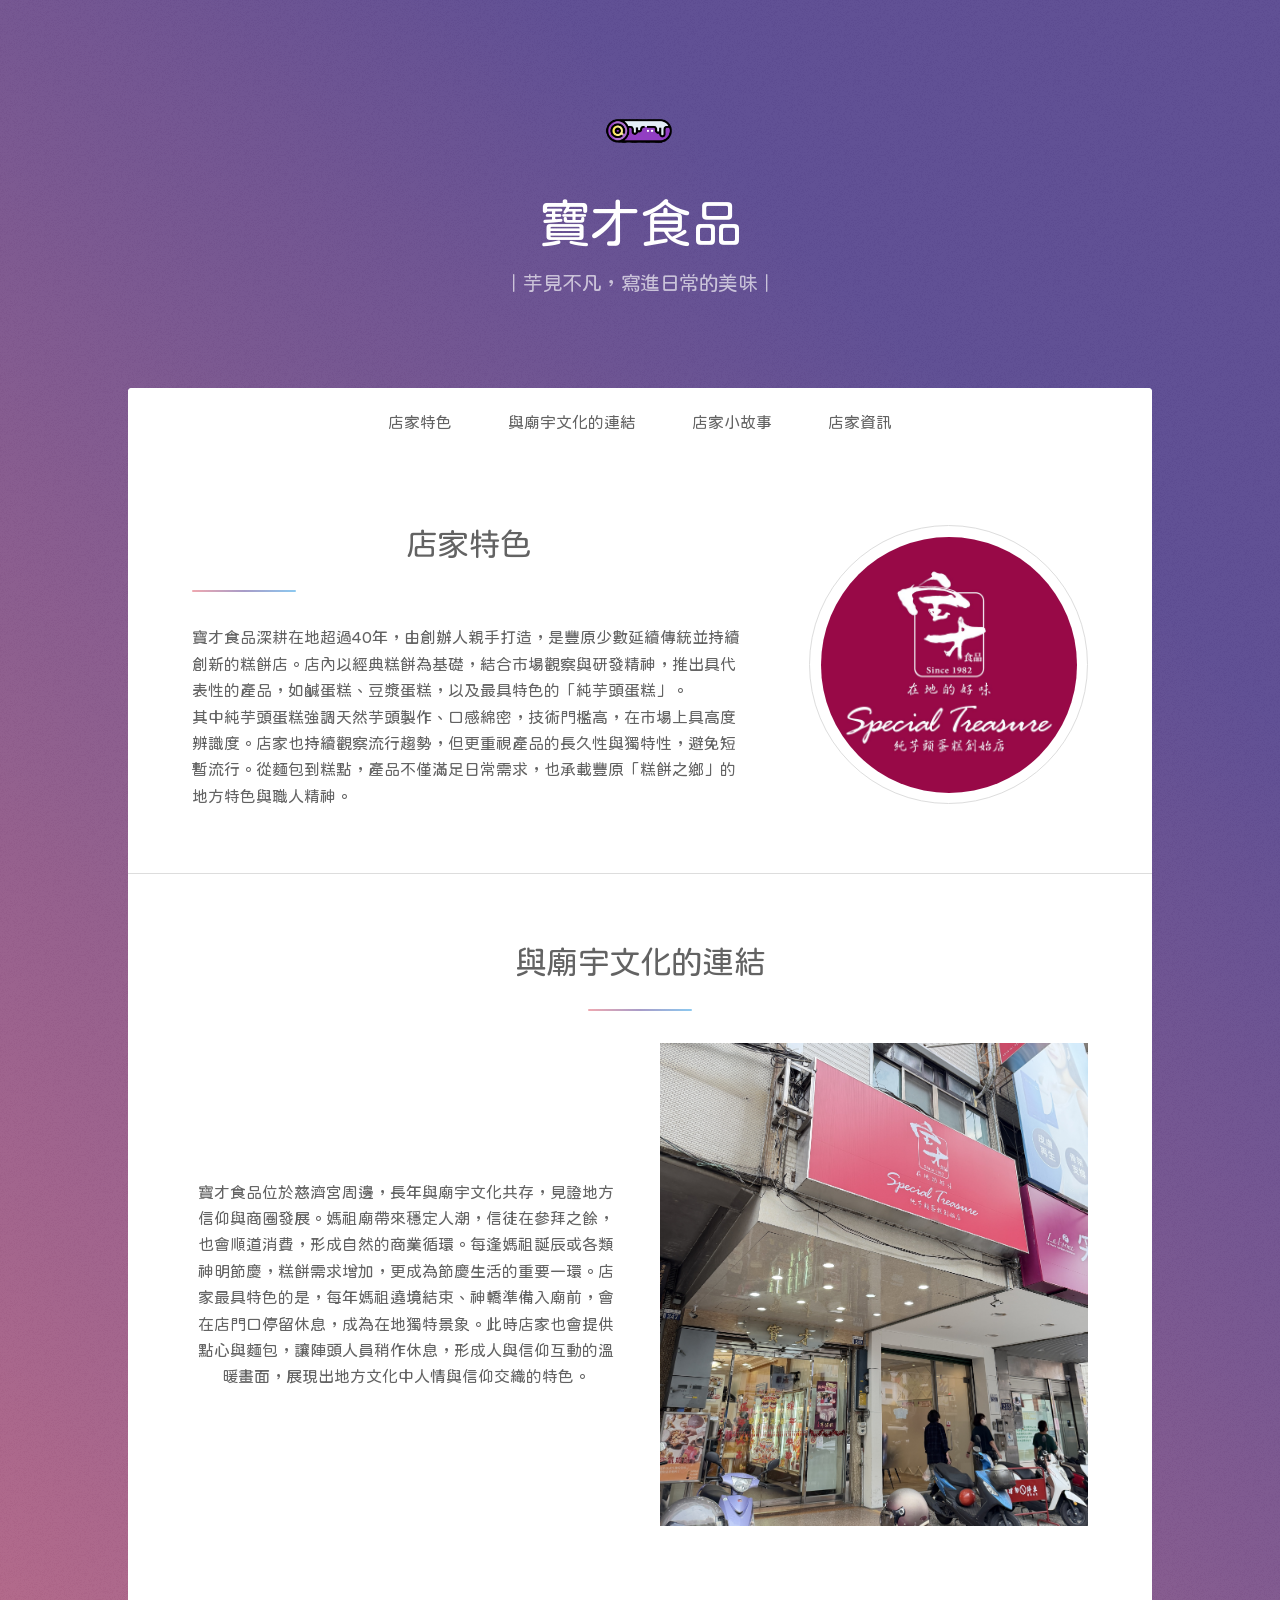
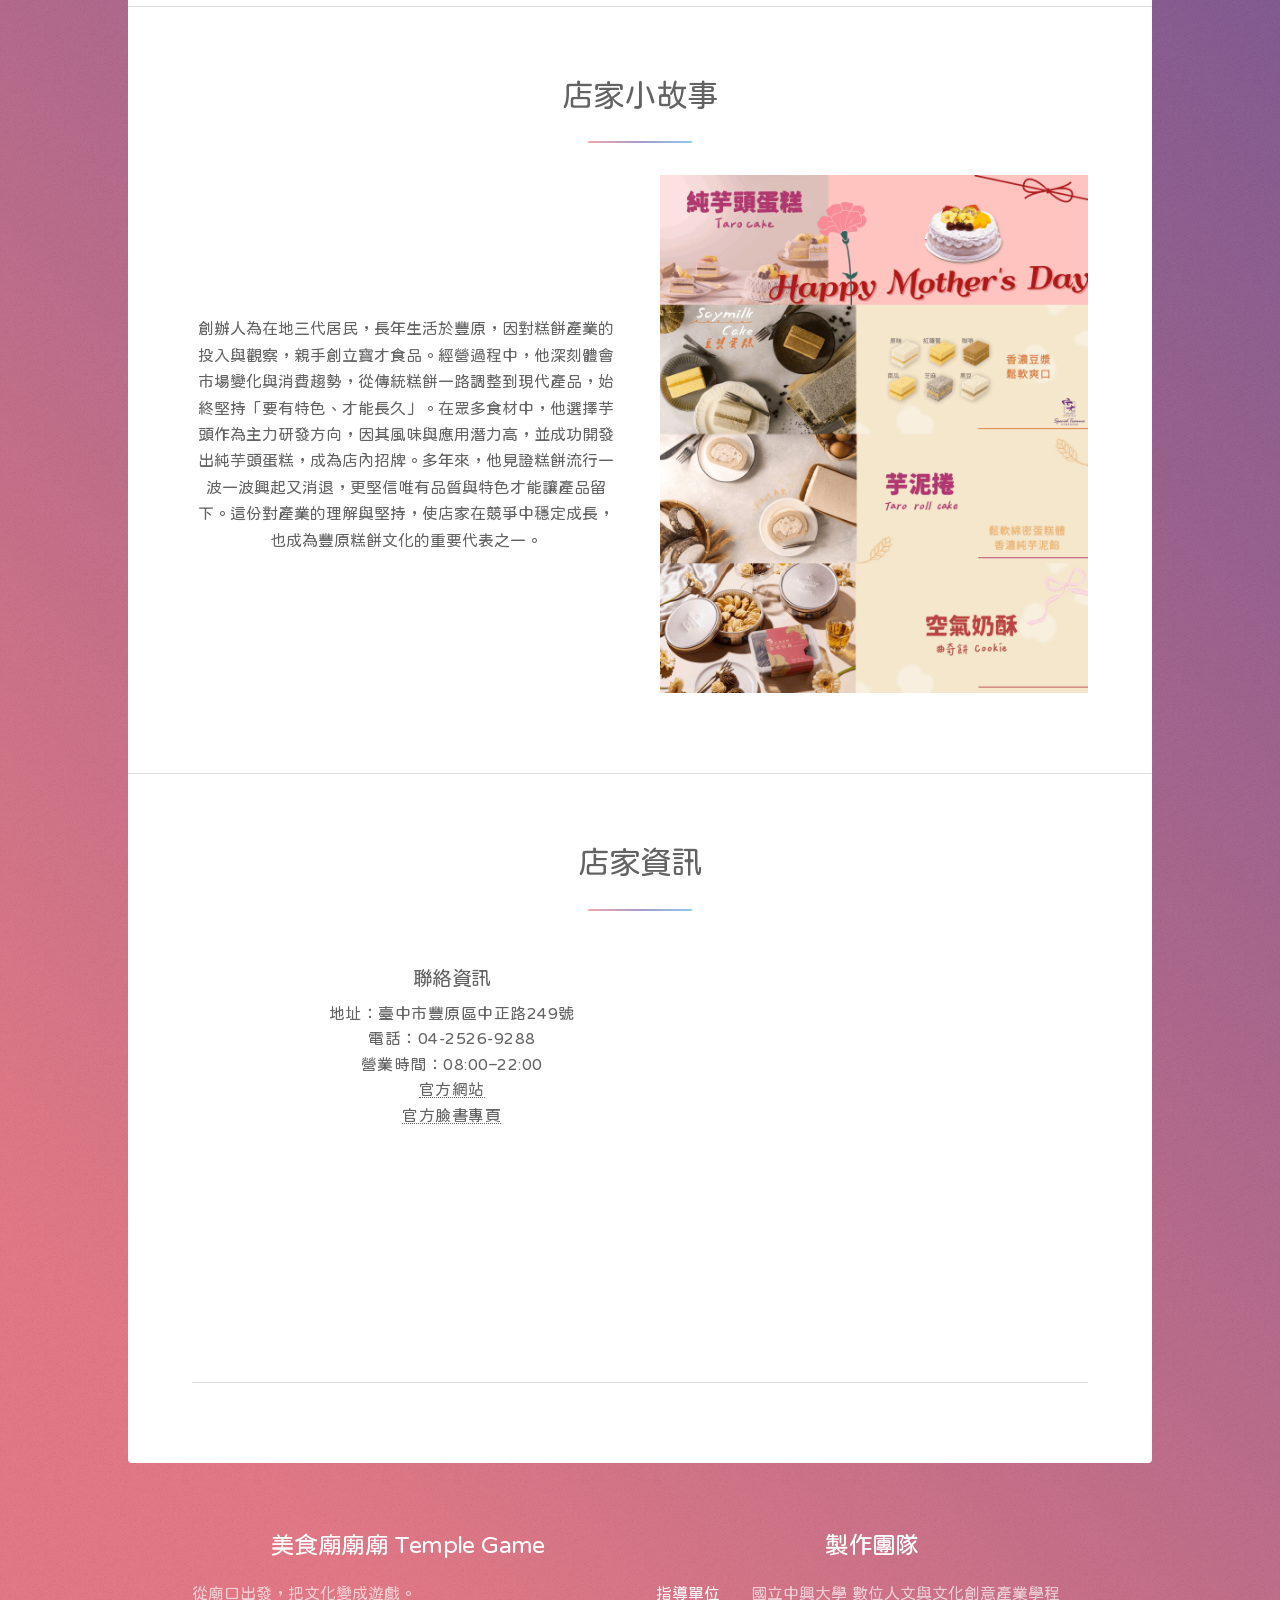
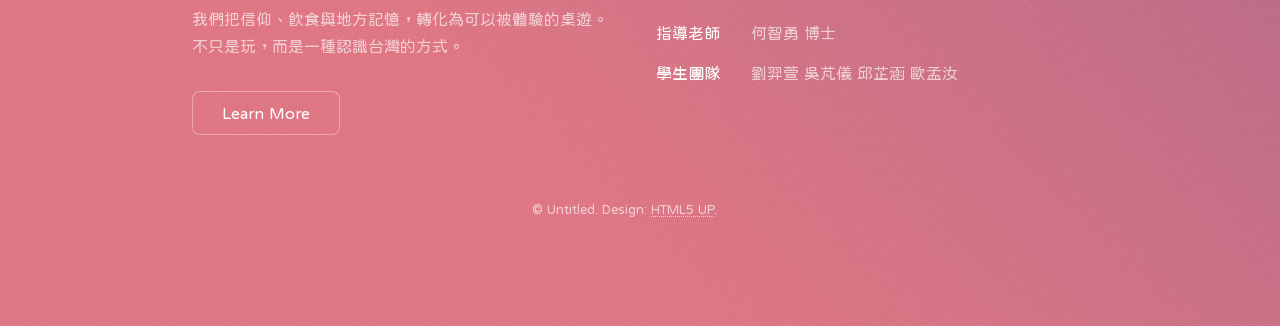
==== commit f621ae7e: "Add files via upload" ====
--- a/index.html
+++ b/index.html
@@ -21,7 +21,7 @@
 					<header id="header" class="alt">
 						<span class="logo"><img src="roll-cake/roll-cake (1).png" width="8%" height="8%" alt=""/></span>
 						<h1>寶才食品</h1>
-						<p>｜芋見不凡，職人寫進日常的甜｜</p>
+						<p>｜芋見不凡，寫進日常的美味｜</p>
 					</header>
 
 				
@@ -59,12 +59,19 @@
 							<section id="first" class="main special">
 								<header class="major">
 									<h2>與廟宇文化的連結</h2>
-								  <div class="container5">
-									<div class="col9">
-									寶才食品位於慈濟宮周邊，長年與廟宇文化共存，見證地方信仰與商圈發展。媽祖廟帶來穩定人潮，信徒在參拜之餘，也會順道消費，形成自然的商業循環。每逢媽祖誕辰或各類神明節慶，糕餅需求增加，更成為節慶生活的重要一環。店家最具特色的是，每年媽祖遶境結束、神轎準備入廟前，會在店門口停留休息，成為在地獨特景象。此時店家也會提供點心與麵包，讓陣頭人員稍作休息，形成人與信仰互動的溫暖畫面，展現出地方文化中人情與信仰交織的特色。
-									</div>
+									
+									<div class="intro-section">
+  
+  <div class="intro-text">
+    寶才食品位於慈濟宮周邊，長年與廟宇文化共存，見證地方信仰與商圈發展。媽祖廟帶來穩定人潮，信徒在參拜之餘，也會順道消費，形成自然的商業循環。每逢媽祖誕辰或各類神明節慶，糕餅需求增加，更成為節慶生活的重要一環。店家最具特色的是，每年媽祖遶境結束、神轎準備入廟前，會在店門口停留休息，成為在地獨特景象。此時店家也會提供點心與麵包，讓陣頭人員稍作休息，形成人與信仰互動的溫暖畫面，展現出地方文化中人情與信仰交織的特色。
+  </div>
+
+  <div class="intro-image">
+<img src="roll-cake/shop.JPG" width="100%" height="100%" alt=""/>
+
+  </div>
+
 								
-									<div class="col10"><img src="roll-cake/shop.JPG" width="100%" height="100%" alt=""/></div>
 							      </div>
 								</header>
 								
@@ -73,12 +80,18 @@
 						<section id="second" class="main special">
 								<header class="major">
 								<h2>店家小故事</h2>
-								<div class="container6">									
-								  <div class="col11">
-								 創辦人為在地三代居民，長年生活於豐原，因對糕餅產業的投入與觀察，親手創立寶才食品。經營過程中，他深刻體會市場變化與消費趨勢，從傳統糕餅一路調整到現代產品，始終堅持「要有特色、才能長久」。在眾多食材中，他選擇芋頭作為主力研發方向，因其風味與應用潛力高，並成功開發出純芋頭蛋糕，成為店內招牌。多年來，他見證糕餅流行一波一波興起又消退，更堅信唯有品質與特色才能讓產品留下。這份對產業的理解與堅持，使店家在競爭中穩定成長，也成為豐原糕餅文化的重要代表之一。</div>
-									<div class="col12"><img src="roll-cake/menu.png" width="100%" height="100%" alt=""/>
-			                      </div>
-								</div>
+									
+									<div class="intro-section">
+
+  <div class="intro-text">
+    創辦人為在地三代居民，長年生活於豐原，因對糕餅產業的投入與觀察，親手創立寶才食品。經營過程中，他深刻體會市場變化與消費趨勢，從傳統糕餅一路調整到現代產品，始終堅持「要有特色、才能長久」。在眾多食材中，他選擇芋頭作為主力研發方向，因其風味與應用潛力高，並成功開發出純芋頭蛋糕，成為店內招牌。多年來，他見證糕餅流行一波一波興起又消退，更堅信唯有品質與特色才能讓產品留下。這份對產業的理解與堅持，使店家在競爭中穩定成長，也成為豐原糕餅文化的重要代表之一。
+  </div>
+
+  <div class="intro-image">
+    <img src="roll-cake/menu.png" width="100%" height="100%" alt=""/></div>
+  </div>
+									
+								
 							</header>
 							</section>
 
@@ -86,17 +99,21 @@
 							<section id="cta" class="main special">
 								<header class="major">									
 									<h2>店家資訊</h2>
-									<div class="container7">
-										<div class="col13">
+									
+									<div class="info-section">
+										<div class="info-text">
 											<h3>聯絡資訊</h3>										
 									地址：臺中市豐原區中正路249號
 										<br>電話：04-2526-9288
 										<br>營業時間：08:00–22:00
-											
+										<br><a href="https://www.specialtreasure.com.tw/">官方網站</a>
 										<br><a href="https://www.facebook.com/p/%E5%AF%B6%E6%89%8D%E9%A3%9F%E5%93%81-100057498946600/">官方臉書專頁</a>
 											</div>
-										<div class="col14"><iframe src="https://www.google.com/maps/embed?pb=!1m18!1m12!1m3!1d3637.7144892603474!2d120.7168729!3d24.2517627!2m3!1f0!2f0!3f0!3m2!1i1024!2i768!4f13.1!3m3!1m2!1s0x34691a08a7953b21%3A0x18d096adf02ebceb!2z5a-25omN6aOf5ZOBKOiKi-mgreibi-ezlSk!5e0!3m2!1szh-TW!2stw!4v1777292133418!5m2!1szh-TW!2stw" width="100%" height="100%" style="border:0;" allowfullscreen="" loading="lazy" referrerpolicy="no-referrer-when-downgrade"></iframe></div>
+										<div class="info-map"><iframe src="https://www.google.com/maps/embed?pb=!1m18!1m12!1m3!1d3637.7144892603474!2d120.7168729!3d24.2517627!2m3!1f0!2f0!3f0!3m2!1i1024!2i768!4f13.1!3m3!1m2!1s0x34691a08a7953b21%3A0x18d096adf02ebceb!2z5a-25omN6aOf5ZOBKOiKi-mgreibi-ezlSk!5e0!3m2!1szh-TW!2stw!4v1777292133418!5m2!1szh-TW!2stw" width="100%" height="100%" style="border:0;" allowfullscreen="" loading="lazy" referrerpolicy="no-referrer-when-downgrade"></iframe></div>
 									</div>
+									
+									
+									
 									<hr>
 								</header>
 								
--- a/assets/css/main.css
+++ b/assets/css/main.css
@@ -41,6 +41,91 @@
     text-align: center;
     font-family: "jf openhuninn 2 1";
 }
+
+
+
+/* ⭐ 桌機版：左右各一半 */
+.intro-section {
+  display: flex;
+  align-items: center;
+  gap: 40px;
+}
+
+.intro-text,
+.intro-image {
+  width: 50%;   /* 重點：各佔一半 */
+}
+
+/* 圖片設定 */
+.intro-image img {
+  width: 100%;
+  height: auto;
+  display: block;
+}
+
+/* ⭐ 手機版：一條式 */
+@media screen and (max-width: 768px) {
+
+  .intro-section {
+    flex-direction: column;
+    align-items: center;
+  }
+
+
+  .intro-text,
+  .intro-image {
+    width: 100%;   /* 滿版 */
+  }
+
+  .intro-text {
+    text-align: center;
+  }
+
+  .intro-image {
+    text-align: center;
+    margin-top: 20px;
+  }
+
+  .intro-image img {
+    width: 70%;
+    max-width: 260px;
+  }
+}
+.intro-image {
+  width: 50%;
+  text-align: center; /* 讓圖片下方文字置中 */
+}
+
+.intro-image img {
+  width: 100%;
+  height: auto;
+  display: block;
+  margin: 0 auto;
+}
+
+
+
+.intro-image p {
+  text-align: center;
+  margin-top: 12px;
+}
+
+@media screen and (max-width: 768px) {
+  .intro-image {
+    width: 100%;
+    text-align: center;
+  }
+
+  .intro-image img {
+    width: 75%;
+    max-width: 280px;
+  }
+}
+
+
+
+
+
 .container1 {
     width: 88%;
     margin-left: auto;
@@ -218,7 +303,61 @@
 
 
 
-
+/* ⭐ 桌機版：左右排 */
+.info-section {
+  display: flex;
+  align-items: flex-start;
+  gap: 40px;
+}
+.info-text {
+    line-height: 1.6;
+    letter-spacing: 0.5px;
+    padding-left: 10%;
+}
+
+.info-text h3 {
+    margin-top: 20px;
+    margin-bottom: 8px;
+    text-align: center;
+}
+
+.info-text p {
+    margin: 4px 0;
+    text-align: center;
+}
+.info-text,
+.info-map {
+  width: 50%;
+}
+
+/* 地圖不要爆版 */
+.info-map iframe {
+  width: 100%;
+  height: 400px;
+  border: 0;
+}
+
+/* ⭐ 手機版：上下排（一條式） */
+@media screen and (max-width: 768px) {
+
+  .info-section {
+    flex-direction: column;  /* 改直排 */
+    align-items: center;
+  }
+
+  .info-text,
+  .info-map {
+    width: 100%;
+  }
+
+  .info-map {
+    margin-top: 20px;
+  }
+
+  .info-map iframe {
+    height: 300px; /* 手機稍微矮一點 */
+  }
+}
 
 
 
@@ -310,12 +449,162 @@
 }
 
 
-
-
-
-
-
-
+.voices {
+  padding: 80px 8%;
+  text-align: center;
+}
+
+.voices h2 {
+  text-align: center;
+  font-family: "jf openhuninn 2 1";
+}
+
+.voice-list {
+  display: grid;
+  grid-template-columns: repeat(2, 1fr); /* 一列兩個 */
+  gap: 80px 60px; /* 上下間距、左右間距 */
+  max-width: 900px; /* 控制整體寬度，會更精緻 */
+  margin: 0 auto; /* 置中 */
+}
+
+@media (max-width: 600px) {
+  .voice-list {
+    grid-template-columns: 1fr; /* 手機一列一個 */
+    gap: 50px;
+  }
+
+  .voice-card {
+    text-align: center;
+  }
+
+  .voice-card p {
+    text-align: left;
+  }
+}
+
+.voice-card {
+  text-align: left;
+}
+
+.voice-card img {
+  width: 180px;
+  height: 180px;
+  object-fit: cover;
+  border-radius: 50%;
+  display: block;
+  margin: 0 auto 25px;
+}
+
+.voice-card h3 {
+  font-size: 22px;
+  margin-bottom: 15px;
+  text-align: center;
+}
+
+.voice-card p {
+  font-size: 17px;
+  line-height: 1.8;
+}
+
+
+.shop-section {
+  padding: 70px 8%;
+  text-align: center;
+}
+
+.shop-section h2 {
+  margin-bottom: 40px;
+  color: #555;
+}
+
+.shop-grid {
+  display: grid;
+  grid-template-columns: repeat(2, 1fr);
+  gap: 28px;
+}
+
+.shop-card {
+  display: block;
+  text-decoration: none;
+  color: #555;
+  background: #fff;
+  border-radius: 18px;
+  overflow: hidden;
+  box-shadow: 0 8px 24px rgba(0, 0, 0, 0.08);
+  transition: 0.3s ease;
+}
+
+.shop-card:hover {
+  transform: translateY(-6px);
+  box-shadow: 0 14px 32px rgba(0, 0, 0, 0.12);
+}
+
+.shop-card img {
+  width: 100%;
+  height: 190px;
+  object-fit: cover;
+  display: block;
+}
+
+.shop-info {
+  padding: 18px 16px 22px;
+}
+
+.shop-info h3 {
+  font-size: 20px;
+  margin: 0 0 8px;
+}
+
+.shop-info p {
+  font-size: 15px;
+  line-height: 1.6;
+  margin: 0;
+  color: #777;
+}
+
+/* 平板：3欄 */
+@media screen and (max-width: 1024px) {
+  .shop-grid {
+    grid-template-columns: repeat(2, 1fr);
+  }
+}
+
+/* 手機：2欄 */
+@media screen and (max-width: 768px) {
+  .shop-section {
+    padding: 50px 6%;
+  }
+
+  .shop-grid {
+    grid-template-columns: repeat(1, 1fr);
+    gap: 18px;
+  }
+
+  .shop-card img {
+    height: 130px;
+  }
+
+  .shop-info {
+    padding: 12px 10px 16px;
+  }
+
+  .shop-info h3 {
+    font-size: 16px;
+  }
+
+  .shop-info p {
+    font-size: 13px;
+  }
+}
+
+
+
+
+
+
+.avatar {
+  border: 2px solid #ddd;
+}
 
 	@media screen and (max-width: 480px) {
 
